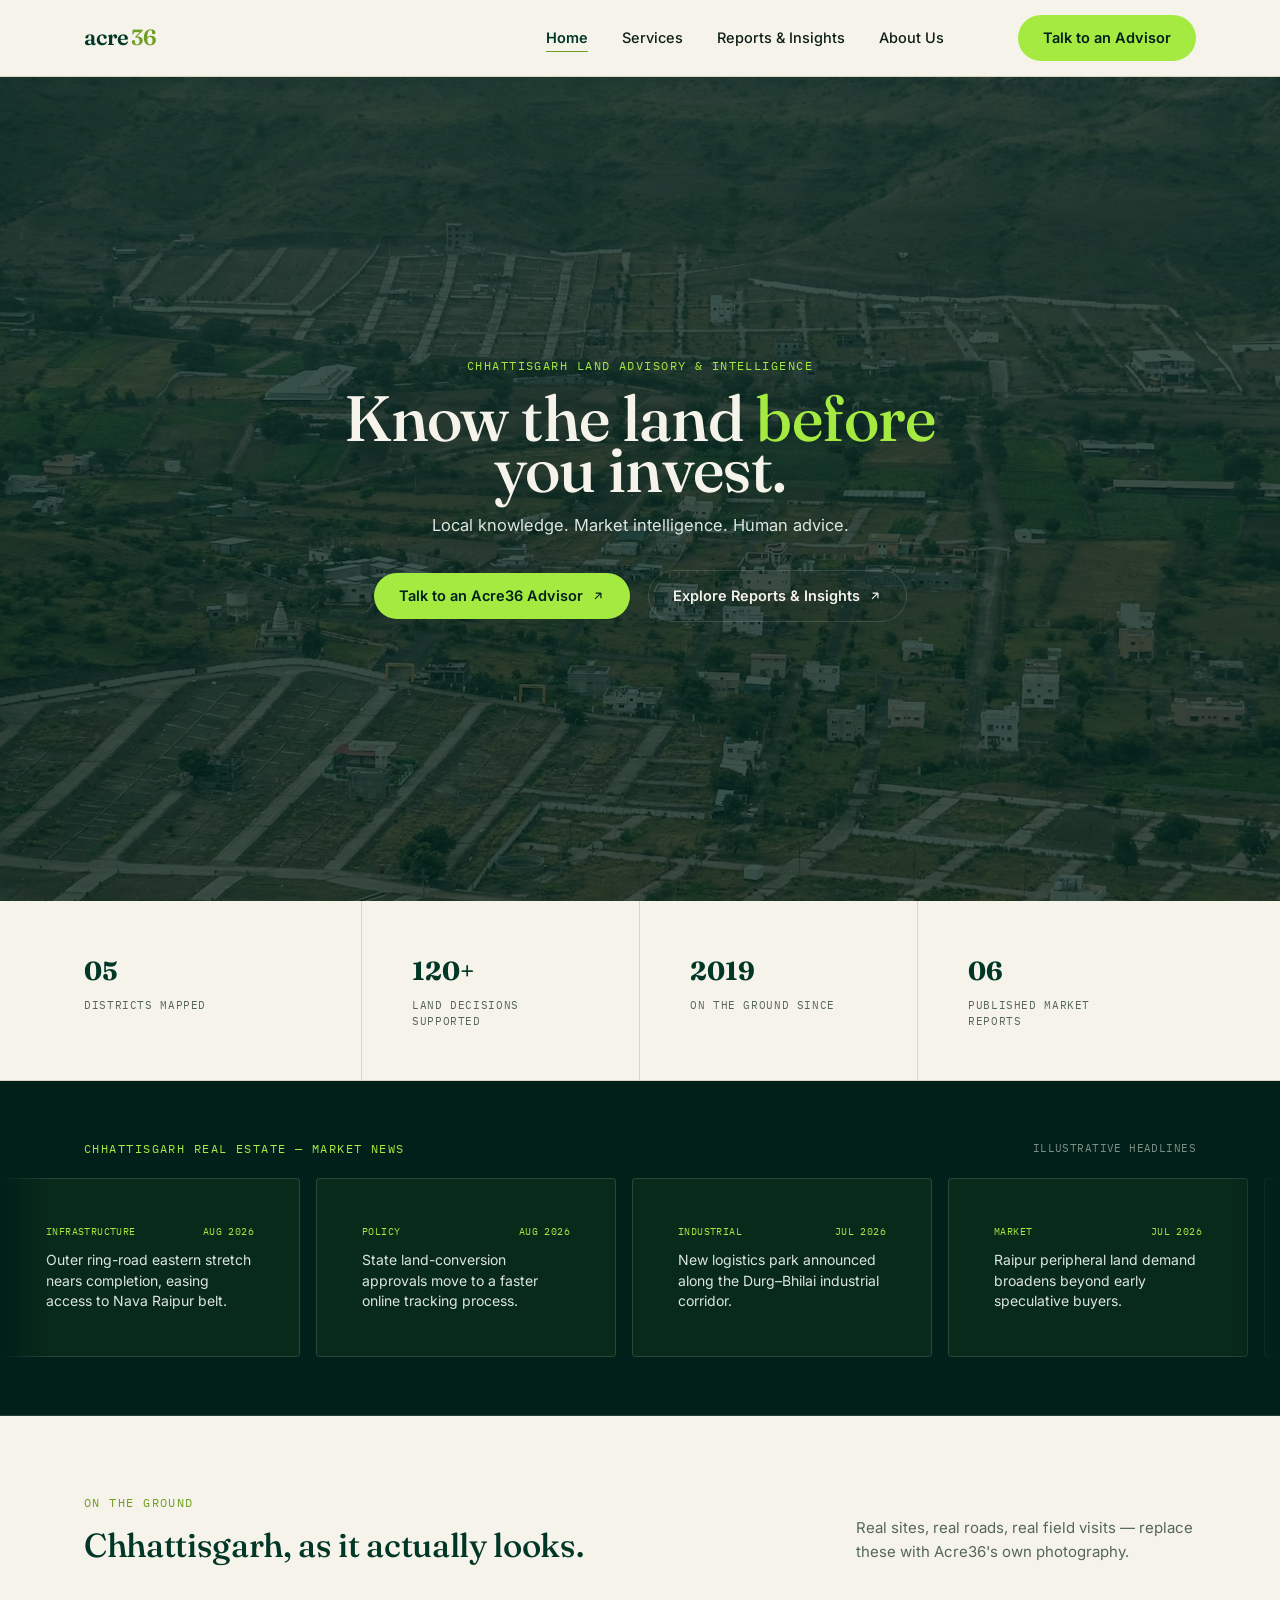
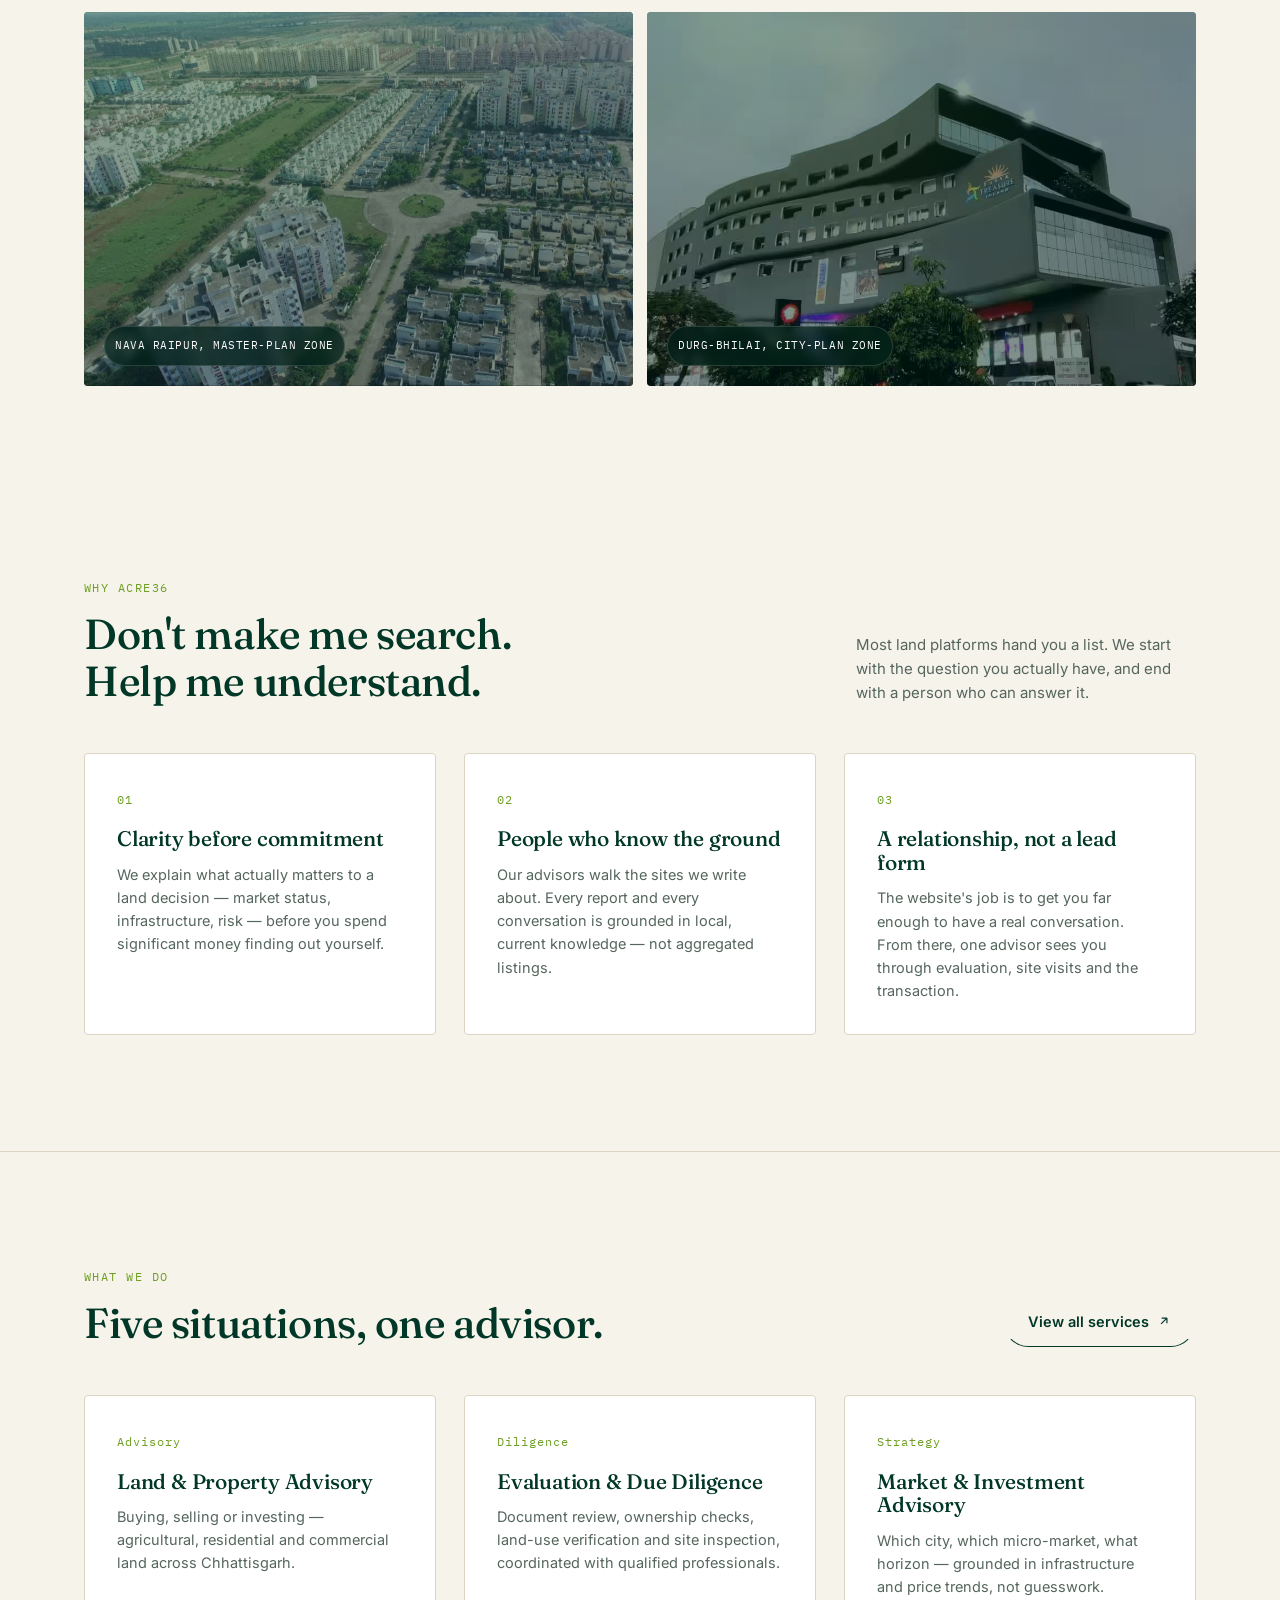
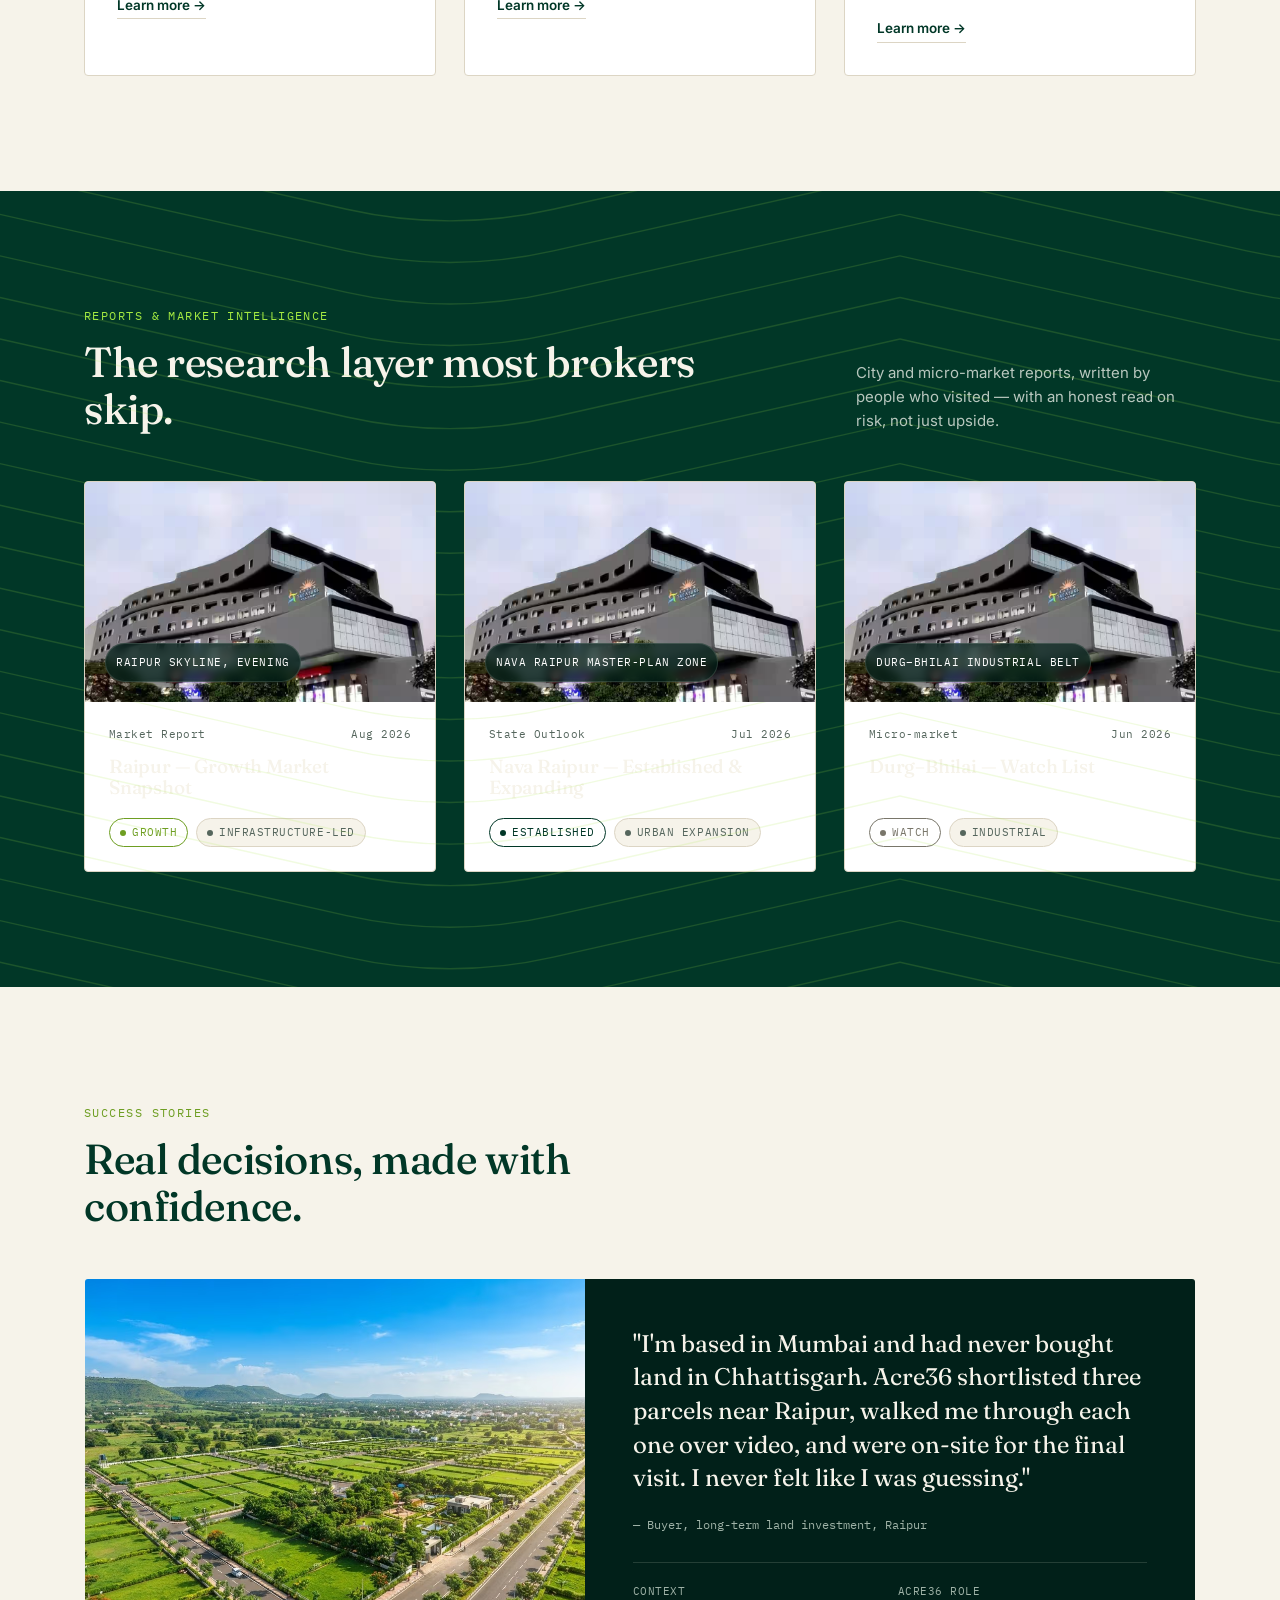
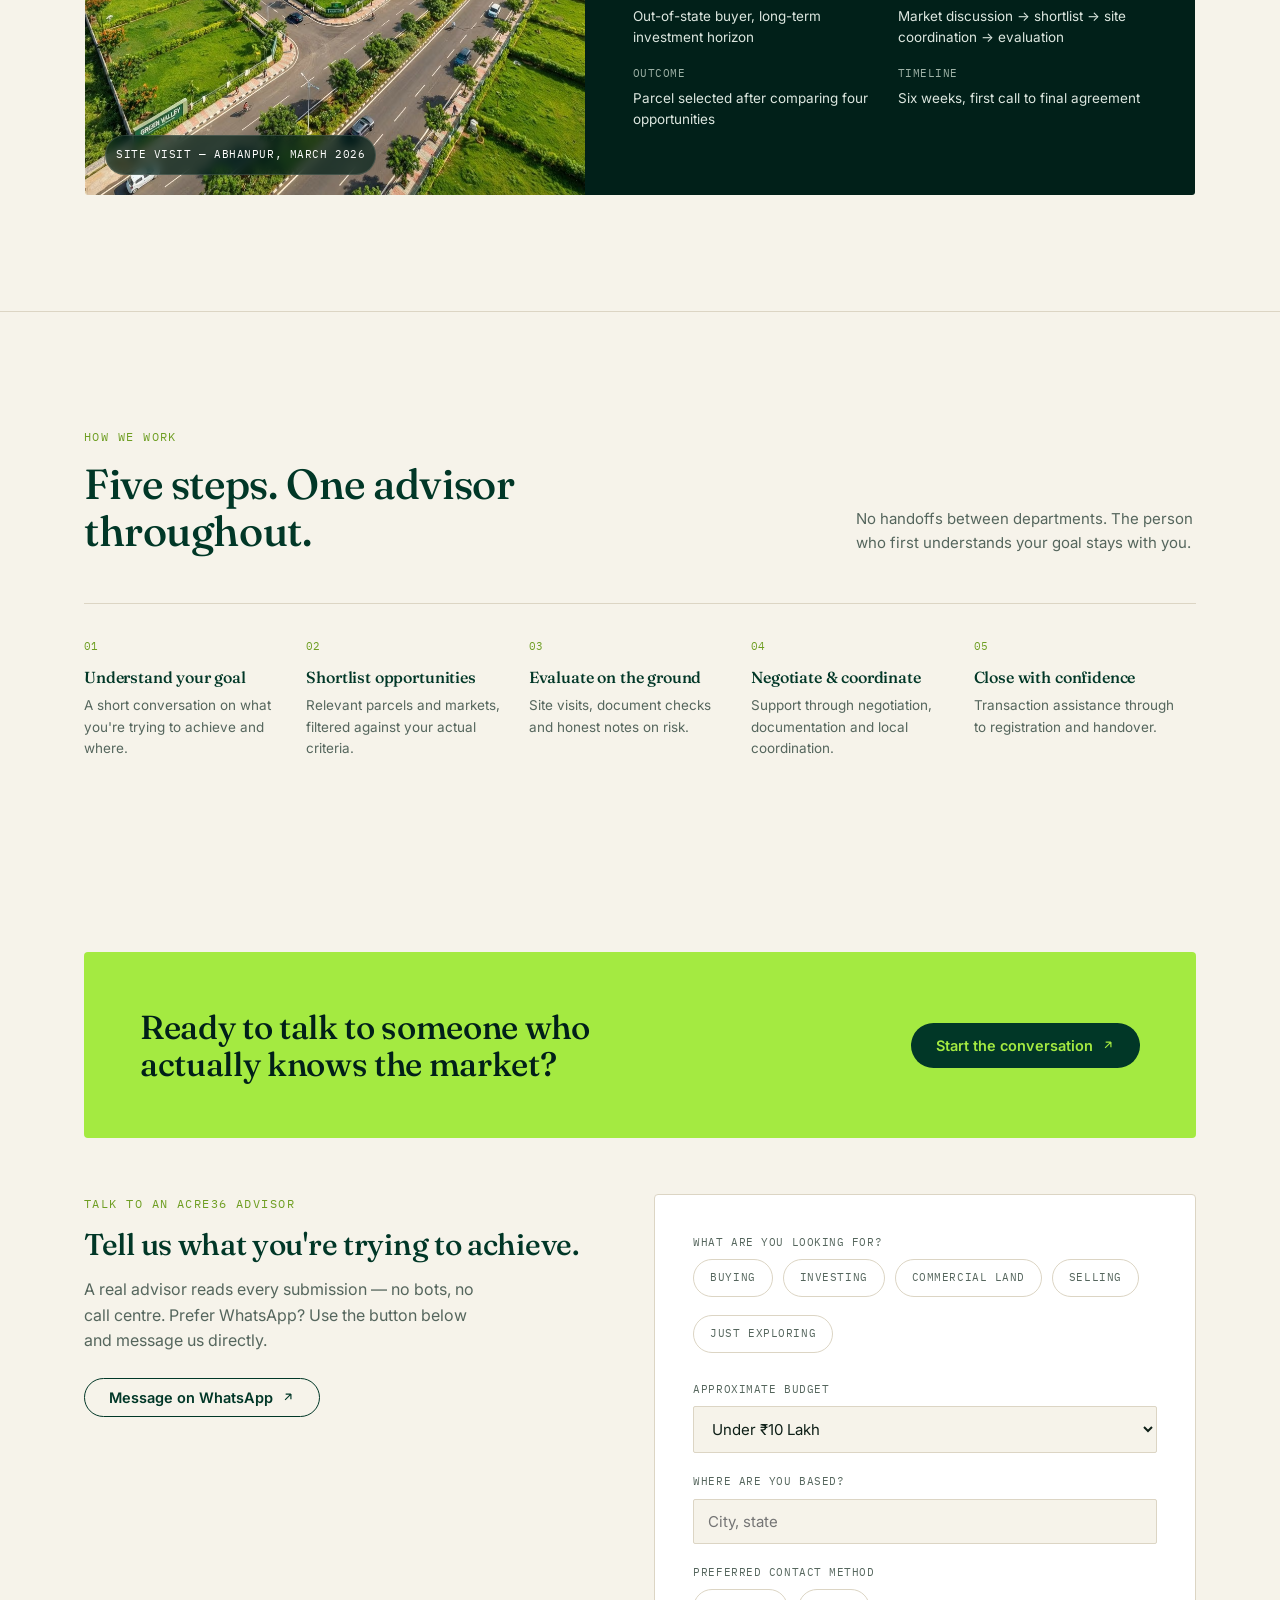
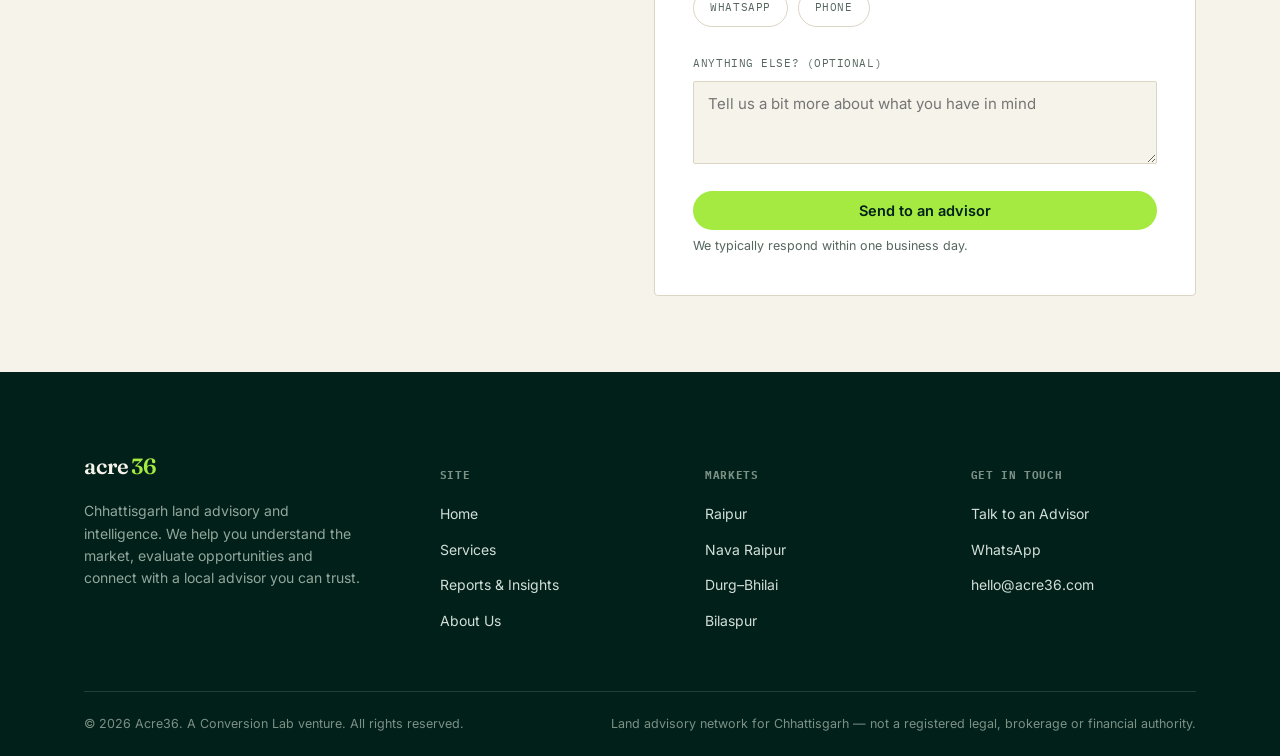
==== index.html @ 72a68f37 "Add files via upload" ====
<!DOCTYPE html>
<html lang="en">
<head>
<meta charset="UTF-8">
<meta name="viewport" content="width=device-width, initial-scale=1.0">
<title>Acre36 — Know the Land Before You Invest | Chhattisgarh Land Advisory</title>
<meta name="description" content="Acre36 is a Chhattisgarh land advisory and intelligence network. Understand the market, evaluate opportunities and talk to a local advisor before you invest.">
<link rel="stylesheet" href="css/style.css">
</head>
<body>

<header class="site-header">
  <div class="container">
    <a href="index.html" class="logo">acre<em>36</em></a>
    <nav class="nav-primary">
      <ul class="nav-links">
        <li><a href="index.html" aria-current="page">Home</a></li>
        <li><a href="services.html">Services</a></li>
        <li><a href="reports.html">Reports &amp; Insights</a></li>
        <li><a href="about.html">About Us</a></li>
        <li><a class="btn btn-primary" href="#advisor">Talk to an Advisor</a></li>
      </ul>
      <a class="btn btn-primary" href="#advisor">Talk to an Advisor</a>
      <button class="nav-toggle" aria-label="Open menu" aria-expanded="false"><span></span><span></span><span></span></button>
    </nav>
  </div>
</header>

<main>

  <!-- HERO — full viewport, image-led -->
  <section class="hero">
    <div class="hero-bg" aria-hidden="true"></div>
    <!-- <span class="hero-photo-credit">Aerial view — Nava Raipur corridor</span> -->
    <div class="container hero-content" data-reveal>
      <p class="eyebrow on-dark">Chhattisgarh Land Advisory &amp; Intelligence</p>
      <h1 class="heroText">Know the land <em>before</em> you invest.</h1>
      <p class="lede">Local knowledge. Market intelligence. Human advice.</p>
      <div class="hero-actions">
        <a href="#advisor" class="btn btn-primary">Talk to an Acre36 Advisor
          <svg viewBox="0 0 24 24" fill="none" stroke="currentColor" stroke-width="2"><path d="M7 17L17 7M17 7H8M17 7v9"/></svg>
        </a>
        <a href="reports.html" class="btn btn-ghost on-dark">Explore Reports &amp; Insights
                    <svg viewBox="0 0 24 24" fill="none" stroke="currentColor" stroke-width="2"><path d="M7 17L17 7M17 7H8M17 7v9"/></svg>

        </a>
      </div>
    </div>
    <!-- <span class="hero-scroll-cue">Scroll</span> -->
  </section>

  <!-- STAT STRIP -->
  <section class="stat-strip">
    <div class="container">
      <div class="stat" style="padding-left: 0;"><strong>05</strong><span>Districts Mapped</span></div>
      <div class="stat"><strong>120+</strong><span>Land Decisions Supported</span></div>
      <div class="stat"><strong>2019</strong><span>On the Ground Since</span></div>
      <div class="stat"><strong>06</strong><span>Published Market Reports</span></div>
    </div>
  </section>

  <!-- MARKET PULSE / NEWS TICKER (no CTAs on cards, illustrative — connect a live feed) -->
  <section class="news-ticker">
    <div class="container news-ticker-head">
      <p class="eyebrow on-dark" style="margin:0;">Chhattisgarh Real Estate — Market News</p>
      <span class="note">Illustrative headlines</span>
    </div>
    <div class="news-track-wrap">
      <div class="news-track">
        <article class="news-card"><div class="meta"><span>Infrastructure</span><span>Aug 2026</span></div><p>Outer ring-road eastern stretch nears completion, easing access to Nava Raipur belt.</p></article>
        <article class="news-card"><div class="meta"><span>Policy</span><span>Aug 2026</span></div><p>State land-conversion approvals move to a faster online tracking process.</p></article>
        <article class="news-card"><div class="meta"><span>Industrial</span><span>Jul 2026</span></div><p>New logistics park announced along the Durg–Bhilai industrial corridor.</p></article>
        <article class="news-card"><div class="meta"><span>Market</span><span>Jul 2026</span></div><p>Raipur peripheral land demand broadens beyond early speculative buyers.</p></article>
        <article class="news-card"><div class="meta"><span>Investment</span><span>Jun 2026</span></div><p>Out-of-state enquiries for Chhattisgarh farmland rise year-on-year.</p></article>
        <article class="news-card"><div class="meta"><span>Infrastructure</span><span>Jun 2026</span></div><p>Bilaspur ring-road corridor opens fresh conversion interest nearby.</p></article>
        <!-- duplicated for seamless marquee loop -->
        <article class="news-card" aria-hidden="true"><div class="meta"><span>Infrastructure</span><span>Aug 2026</span></div><p>Outer ring-road eastern stretch nears completion, easing access to Nava Raipur belt.</p></article>
        <article class="news-card" aria-hidden="true"><div class="meta"><span>Policy</span><span>Aug 2026</span></div><p>State land-conversion approvals move to a faster online tracking process.</p></article>
        <article class="news-card" aria-hidden="true"><div class="meta"><span>Industrial</span><span>Jul 2026</span></div><p>New logistics park announced along the Durg–Bhilai industrial corridor.</p></article>
        <article class="news-card" aria-hidden="true"><div class="meta"><span>Market</span><span>Jul 2026</span></div><p>Raipur peripheral land demand broadens beyond early speculative buyers.</p></article>
        <article class="news-card" aria-hidden="true"><div class="meta"><span>Investment</span><span>Jun 2026</span></div><p>Out-of-state enquiries for Chhattisgarh farmland rise year-on-year.</p></article>
        <article class="news-card" aria-hidden="true"><div class="meta"><span>Infrastructure</span><span>Jun 2026</span></div><p>Bilaspur ring-road corridor opens fresh conversion interest nearby.</p></article>
      </div>
    </div>
  </section>

  <!-- FIELD PHOTOGRAPHY GALLERY -->
  <section class="section-tight">
    <div class="container">
      <div class="section-head" data-reveal>
        <div>
          <p class="eyebrow">On the Ground</p>
          <h2 style="font-size:clamp(24px,2.6vw,34px); margin-top:14px;">Chhattisgarh, as it actually looks.</h2>
        </div>
        <p class="desc">Real sites, real roads, real field visits — replace these with Acre36's own photography.</p>
      </div>
      <div class="gallery" data-reveal>
        <div class="tile "><div class="art-placeholder raipur"><span class="cap">Nava Raipur, master-plan zone</span></div></div>
        <div class="tile"><div class="art-placeholder bhilai"><span class="cap">Durg-Bhilai, City-plan zone</span></div></div>
      </div>
    </div>
  </section>

  <!-- POSITIONING / WHY ACRE36 -->
  <section class="section">
    <div class="container">
      <div class="section-head" data-reveal>
        <div>
          <p class="eyebrow">Why Acre36</p>
          <h2>Don't make me search. <br>Help me understand.</h2>
        </div>
        <p class="desc">Most land platforms hand you a list. We start with the question you actually have, and end with a person who can answer it.</p>
      </div>

      <div class="grid grid-3">
        <div class="card" data-reveal>
          <span class="num">01</span>
          <h3>Clarity before commitment</h3>
          <p>We explain what actually matters to a land decision — market status, infrastructure, risk — before you spend significant money finding out yourself.</p>
        </div>
        <div class="card" data-reveal>
          <span class="num">02</span>
          <h3>People who know the ground</h3>
          <p>Our advisors walk the sites we write about. Every report and every conversation is grounded in local, current knowledge — not aggregated listings.</p>
        </div>
        <div class="card" data-reveal>
          <span class="num">03</span>
          <h3>A relationship, not a lead form</h3>
          <p>The website's job is to get you far enough to have a real conversation. From there, one advisor sees you through evaluation, site visits and the transaction.</p>
        </div>
      </div>
    </div>
  </section>

  <hr class="rule">

  <!-- SERVICES -->
  <section class="section">
    <div class="container">
      <div class="section-head" data-reveal>
        <div>
          <p class="eyebrow">What We Do</p>
          <h2>Five situations, one advisor.</h2>
        </div>
        <a href="services.html" class="btn btn-ghost">View all services
          <svg viewBox="0 0 24 24" fill="none" stroke="currentColor" stroke-width="2"><path d="M7 17L17 7M17 7H8M17 7v9"/></svg>
        </a>
      </div>

      <div class="grid grid-3">
        <div class="card" data-reveal>
          <span class="num">Advisory</span>
          <h3>Land &amp; Property Advisory</h3>
          <p>Buying, selling or investing — agricultural, residential and commercial land across Chhattisgarh.</p>
          <a href="services.html#advisory" class="link">Learn more →</a>
        </div>
        <div class="card" data-reveal>
          <span class="num">Diligence</span>
          <h3>Evaluation &amp; Due Diligence</h3>
          <p>Document review, ownership checks, land-use verification and site inspection, coordinated with qualified professionals.</p>
          <a href="services.html#diligence" class="link">Learn more →</a>
        </div>
        <div class="card" data-reveal>
          <span class="num">Strategy</span>
          <h3>Market &amp; Investment Advisory</h3>
          <p>Which city, which micro-market, what horizon — grounded in infrastructure and price trends, not guesswork.</p>
          <a href="services.html#market" class="link">Learn more →</a>
        </div>
      </div>
    </div>
  </section>

  <!-- REPORTS / MARKET INTELLIGENCE -->
  <section class="section section-dark">
    <div class="topo-bg" aria-hidden="true"></div>
    <div class="container">
      <div class="section-head" data-reveal>
        <div>
          <p class="eyebrow on-dark">Reports &amp; Market Intelligence</p>
          <h2>The research layer most brokers skip.</h2>
        </div>
        <p class="desc">City and micro-market reports, written by people who visited — with an honest read on risk, not just upside.</p>
      </div>

      <div class="grid grid-3">
        <a href="reports/raipur-2026.html" class="report-card" data-reveal>
          <div class="thumb"><div class="art-placeholder"><span class="cap">Raipur skyline, evening</span></div></div>
          <div class="body">
            <div class="meta"><span>Market Report</span><span>Aug 2026</span></div>
            <h3>Raipur — Growth Market Snapshot</h3>
            <div class="tags"><span class="tag tag-growth">Growth</span><span class="tag tag-neutral">Infrastructure-led</span></div>
          </div>
        </a>
        <a href="reports.html" class="report-card" data-reveal>
          <div class="thumb"><div class="art-placeholder"><span class="cap">Nava Raipur master-plan zone</span></div></div>
          <div class="body">
            <div class="meta"><span>State Outlook</span><span>Jul 2026</span></div>
            <h3>Nava Raipur — Established &amp; Expanding</h3>
            <div class="tags"><span class="tag tag-established">Established</span><span class="tag tag-neutral">Urban Expansion</span></div>
          </div>
        </a>
        <a href="reports.html" class="report-card" data-reveal>
          <div class="thumb"><div class="art-placeholder"><span class="cap">Durg–Bhilai industrial belt</span></div></div>
          <div class="body">
            <div class="meta"><span>Micro-market</span><span>Jun 2026</span></div>
            <h3>Durg–Bhilai — Watch List</h3>
            <div class="tags"><span class="tag tag-watch">Watch</span><span class="tag tag-neutral">Industrial</span></div>
          </div>
        </a>
      </div>
    </div>
  </section>

  <!-- SUCCESS STORY -->
  <section class="section">
    <div class="container">
      <div class="section-head" data-reveal>
        <div>
          <p class="eyebrow">Success Stories</p>
          <h2>Real decisions, made with confidence.</h2>
        </div>
      </div>

      <div class="story" data-reveal>
        <div class="art"><div class="art-placeholder"><span class="cap">Site visit — Abhanpur, March 2026</span></div></div>
        <div class="content">
          <p class="quote">"I'm based in Mumbai and had never bought land in Chhattisgarh. Acre36 shortlisted three parcels near Raipur, walked me through each one over video, and were on-site for the final visit. I never felt like I was guessing."</p>
          <p class="attrib">— Buyer, long-term land investment, Raipur</p>
          <dl class="facts">
            <div><dt>Context</dt><dd>Out-of-state buyer, long-term investment horizon</dd></div>
            <div><dt>Acre36 role</dt><dd>Market discussion → shortlist → site coordination → evaluation</dd></div>
            <div><dt>Outcome</dt><dd>Parcel selected after comparing four opportunities</dd></div>
            <div><dt>Timeline</dt><dd>Six weeks, first call to final agreement</dd></div>
          </dl>
        </div>
      </div>
    </div>
  </section>

  <hr class="rule">

  <!-- TRUST / HOW WE WORK -->
  <section class="section">
    <div class="container">
      <div class="section-head" data-reveal>
        <div>
          <p class="eyebrow">How We Work</p>
          <h2>Five steps. One advisor throughout.</h2>
        </div>
        <p class="desc">No handoffs between departments. The person who first understands your goal stays with you.</p>
      </div>

      <div class="process" data-reveal>
        <div class="step"><span class="idx">01</span><h4>Understand your goal</h4><p>A short conversation on what you're trying to achieve and where.</p></div>
        <div class="step"><span class="idx">02</span><h4>Shortlist opportunities</h4><p>Relevant parcels and markets, filtered against your actual criteria.</p></div>
        <div class="step"><span class="idx">03</span><h4>Evaluate on the ground</h4><p>Site visits, document checks and honest notes on risk.</p></div>
        <div class="step"><span class="idx">04</span><h4>Negotiate &amp; coordinate</h4><p>Support through negotiation, documentation and local coordination.</p></div>
        <div class="step"><span class="idx">05</span><h4>Close with confidence</h4><p>Transaction assistance through to registration and handover.</p></div>
      </div>
    </div>
  </section>

  <!-- ADVISOR CTA + FORM -->
  <section class="section section-tight" id="advisor">
    <div class="container">
      <div class="cta-band" data-reveal>
        <h2>Ready to talk to someone who actually knows the market?</h2>
        <a href="#advisor-form-section" class="btn btn-primary">Start the conversation
          <svg viewBox="0 0 24 24" fill="none" stroke="currentColor" stroke-width="2"><path d="M7 17L17 7M17 7H8M17 7v9"/></svg>
        </a>
      </div>

      <div class="grid grid-2" style="margin-top:56px; align-items:flex-start;" id="advisor-form-section">
        <div data-reveal>
          <p class="eyebrow">Talk to an Acre36 Advisor</p>
          <h2 style="margin-top:14px; font-size:30px;">Tell us what you're trying to achieve.</h2>
          <p style="margin-top:16px; color:var(--moss); max-width:400px;">A real advisor reads every submission — no bots, no call centre. Prefer WhatsApp? Use the button below and message us directly.</p>
          <button class="btn btn-outline" style="margin-top:24px;" data-whatsapp="Hi Acre36, I'd like to talk to an advisor about land in Chhattisgarh.">
            Message on WhatsApp
            <svg viewBox="0 0 24 24" fill="none" stroke="currentColor" stroke-width="2"><path d="M7 17L17 7M17 7H8M17 7v9"/></svg>
          </button>
        </div>

        <div data-reveal>
          <form class="advisor-form" id="advisor-form">
            <div class="field">
              <label>What are you looking for?</label>
              <div class="pill-group">
                <label class="pill"><input type="radio" name="intent" value="buying">Buying</label>
                <label class="pill"><input type="radio" name="intent" value="investing">Investing</label>
                <label class="pill"><input type="radio" name="intent" value="commercial">Commercial land</label>
                <label class="pill"><input type="radio" name="intent" value="selling">Selling</label>
                <label class="pill"><input type="radio" name="intent" value="exploring">Just exploring</label>
              </div>
            </div>
            <div class="field">
              <label for="budget">Approximate budget</label>
              <select id="budget" name="budget">
                <option>Under ₹10 Lakh</option>
                <option>₹10–25 Lakh</option>
                <option>₹25–50 Lakh</option>
                <option>₹50 Lakh – 1 Cr</option>
                <option>Above ₹1 Cr</option>
              </select>
            </div>
            <div class="field">
              <label for="location">Where are you based?</label>
              <input id="location" name="location" type="text" placeholder="City, state">
            </div>
            <div class="field">
              <label>Preferred contact method</label>
              <div class="pill-group">
                <label class="pill"><input type="radio" name="contact" value="whatsapp">WhatsApp</label>
                <label class="pill"><input type="radio" name="contact" value="phone">Phone</label>
              </div>
            </div>
            <div class="field">
              <label for="notes">Anything else? (optional)</label>
              <textarea id="notes" name="notes" rows="3" placeholder="Tell us a bit more about what you have in mind"></textarea>
            </div>
            <button type="submit" class="btn btn-primary" style="width:100%; justify-content:center;">Send to an advisor</button>
            <p class="form-note">We typically respond within one business day.</p>
          </form>
          <div class="form-success" id="advisor-form-success">
            Thanks — an Acre36 advisor will reach out shortly. If it's urgent, message us on WhatsApp instead.
          </div>
        </div>
      </div>
    </div>
  </section>

</main>

<footer class="site-footer">
  <div class="container">
    <div class="footer-top">
      <div>
        <a href="index.html" class="logo">acre<em>36</em></a>
        <p>Chhattisgarh land advisory and intelligence. We help you understand the market, evaluate opportunities and connect with a local advisor you can trust.</p>
      </div>
      <div class="footer-col">
        <h5>Site</h5>
        <ul>
          <li><a href="index.html">Home</a></li>
          <li><a href="services.html">Services</a></li>
          <li><a href="reports.html">Reports &amp; Insights</a></li>
          <li><a href="about.html">About Us</a></li>
        </ul>
      </div>
      <div class="footer-col">
        <h5>Markets</h5>
        <ul>
          <li><a href="reports/raipur-2026.html">Raipur</a></li>
          <li><a href="reports.html">Nava Raipur</a></li>
          <li><a href="reports.html">Durg–Bhilai</a></li>
          <li><a href="reports.html">Bilaspur</a></li>
        </ul>
      </div>
      <div class="footer-col">
        <h5>Get in Touch</h5>
        <ul>
          <li><a href="#advisor">Talk to an Advisor</a></li>
          <li><a href="#" data-whatsapp="Hi Acre36, I'd like to know more.">WhatsApp</a></li>
          <li><a href="mailto:hello@acre36.com">hello@acre36.com</a></li>
        </ul>
      </div>
    </div>
    <div class="footer-bottom">
      <span>© <span data-year></span> Acre36. A Conversion Lab venture. All rights reserved.</span>
      <span>Land advisory network for Chhattisgarh — not a registered legal, brokerage or financial authority.</span>
    </div>
  </div>
</footer>

<script src="js/main.js"></script>
</body>
</html>
---- css/style.css ----
/* ==========================================================================
   ACRE36 — Design System
   Chhattisgarh Land Advisory & Intelligence
   ========================================================================== */

@import url('https://fonts.googleapis.com/css2?family=Fraunces:opsz,wght@9..144,300;9..144,400;9..144,500;9..144,600&family=Inter:wght@400;500;600;700&family=IBM+Plex+Mono:wght@400;500&display=swap');

:root{
  /* ---- Color tokens ---- */
  --forest:        #013727;
  --forest-deep:    #012019;
  --lime:           #A4EA41;
  --lime-deep:      #6E9E22; /* AA-safe lime for text on cream */
  --cream:          #F6F3EA;
  --paper:          #FFFFFF;
  --ink:            #0E1F17;
  --moss:           #55665D;
  --hairline:       #DCD5C4;
  --hairline-dark:  rgba(246,243,234,0.14);
  --amber:          #A9743A;
  --grey-tag:       #79766A;
  --caution:        #A24C3F;

  /* ---- Type ---- */
  --font-display: 'Fraunces', Georgia, serif;
  --font-body: 'Inter', -apple-system, BlinkMacSystemFont, sans-serif;
  --font-mono: 'IBM Plex Mono', ui-monospace, monospace;

  /* ---- Layout ---- */
  --container: 1240px;
  --pad: clamp(20px, 5vw, 64px);
  --radius: 2px;
  --ease: cubic-bezier(0.22, 1, 0.36, 1);
}

*,*::before,*::after{ box-sizing:border-box; }
html{ scroll-behavior:smooth; }
body{
  margin:0;
  background:var(--cream);
  color:var(--ink);
  font-family:var(--font-body);
  font-size:16px;
  line-height:1.6;
  -webkit-font-smoothing:antialiased;
}
img{ max-width:100%; display:block; }
a{ color:inherit; text-decoration:none; }
ul{ margin:0; padding:0; list-style:none; }
button{ font-family:inherit; cursor:pointer; }
h1,h2,h3,h4{
  font-family:var(--font-display);
  font-weight:500;
  line-height:1.12;
  margin:0;
  color:var(--forest);
  letter-spacing:-0.01em;
}
p{ margin:0; }

.container{
  max-width:var(--container);
  margin-inline:auto;
  padding-inline:var(--pad);
}

/* ---- Focus visibility ---- */
a:focus-visible, button:focus-visible, input:focus-visible, textarea:focus-visible, select:focus-visible{
  outline:2px solid var(--lime);
  outline-offset:3px;
}

/* ---- Reduced motion ---- */
@media (prefers-reduced-motion: reduce){
  *{ animation-duration:0.001ms !important; animation-iteration-count:1 !important; transition-duration:0.001ms !important; scroll-behavior:auto !important; }
}

/* ==========================================================================
   Eyebrow / labels / mono utility text
   ========================================================================== */
.eyebrow{
  font-family:var(--font-mono);
  font-size:12px;
  letter-spacing:0.12em;
  text-transform:uppercase;
  color:var(--lime-deep);
  display:flex;
  align-items:center;
  gap:10px;
}
/* .eyebrow::before{
  content:"";
  width:16px;
  height:1px;
  background:var(--lime-deep);
  display:inline-block;
} */
.eyebrow.on-dark{ color:var(--lime); }
.eyebrow.on-dark::before{ background:var(--lime); }

/* ==========================================================================
   Buttons
   ========================================================================== */
.btn{
  display:inline-flex;
  align-items:center;
  gap:8px;
  font-family:var(--font-body);
  font-weight:600;
  font-size:14.5px;
  padding:10px 24px;
  border-radius:100px;
  border:1px solid transparent;
  transition:transform 0.35s var(--ease), background 0.25s var(--ease), color 0.25s var(--ease), border-color .25s var(--ease);
  white-space:nowrap;
}
.btn-primary{
  background:var(--lime);
  color:var(--forest-deep);
}
.btn-primary:hover{ background:var(--forest); color:var(--lime); transform:translateY(-1px); }
.btn-outline{
  background:transparent;
  border-color:var(--forest);
  color:var(--forest);
}
.btn-outline:hover{ background:var(--forest); color:var(--cream); }
.btn-outline.on-dark{ border-color:var(--hairline-dark); color:var(--cream); }
.btn-outline.on-dark:hover{ background:var(--lime); border-color:var(--lime); color:var(--forest-deep); }
.btn-ghost{
  color:var(--forest);
  padding:13px 24px;
  border-bottom:1px solid var(--forest);
  border: radius 50px;;
}
.btn-ghost.on-dark{ color:var(--cream); border-color:var(--hairline-dark); }
.btn-ghost:hover{ color:var(--lime-deep); border-color:var(--lime-deep); }
.btn svg{ width:14px; height:14px; transition:transform .3s var(--ease); }
.btn:hover svg{ transform:translate(2px,-2px); }

/* ==========================================================================
   Header
   ========================================================================== */
.site-header{
  position:sticky;
  top:0;
  z-index:100;
  background:rgba(246,243,234,1);
  /* backdrop-filter:blur(5px); */
  border-bottom:1px solid var(--hairline);
}
.site-header .container{
  display:flex;
  align-items:center;
  justify-content:space-between;
  height:76px;
}
.logo{
  font-family:var(--font-display);
  font-size:22px;
  font-weight:600;
  color:var(--forest);
  display:flex;
  align-items:baseline;
  gap:2px;
}
.logo em{
  font-style:normal;
  color:var(--lime-deep);
}
.nav-primary{
  display:flex;
  align-items:center;
  gap:40px;
}
.nav-links{
  display:flex;
  gap:34px;
}
.nav-links a{
  font-size:14.5px;
  font-weight:500;
  color:var(--ink);
  position:relative;
  padding:6px 0;
}
.nav-links a::after{
  content:"";
  position:absolute;
  left:0; right:100%;
  bottom:0;
  height:1px;
  background:var(--lime-deep);
  transition:right .3s var(--ease);
}
.nav-links a:hover::after,
.nav-links a[aria-current="page"]::after{ right:0; }
.nav-links a[aria-current="page"]{ color:var(--forest); font-weight:600; }

.nav-toggle{
  display:none;
  background:none;
  border:none;
  width:32px;
  height:22px;
  position:relative;
}
.nav-toggle span{
  position:absolute;
  left:0; right:0;
  height:2px;
  background:var(--forest);
  transition:transform .3s var(--ease), opacity .2s var(--ease);
}
.nav-toggle span:nth-child(1){ top:0; }
.nav-toggle span:nth-child(2){ top:10px; }
.nav-toggle span:nth-child(3){ top:20px; }
.nav-toggle.open span:nth-child(1){ transform:translateY(10px) rotate(45deg); }
.nav-toggle.open span:nth-child(2){ opacity:0; }
.nav-toggle.open span:nth-child(3){ transform:translateY(-10px) rotate(-45deg); }

.nav-links .btn-primary{ display:none; }

@media (max-width: 880px){
  .nav-links{
    position:fixed;
    inset:76px 0 0 0;
    flex-direction:column;
    background:var(--cream);
    padding:32px var(--pad);
    gap:22px;
    transform:translateY(-8px);
    opacity:0;
    pointer-events:none;
    transition:opacity .3s var(--ease), transform .3s var(--ease);
  }
  .nav-links.open{ opacity:1; transform:translateY(0); pointer-events:auto; }
  .nav-links a{ font-size:20px; font-family:var(--font-display); }
  .nav-primary .btn-primary{ display:none; }
  .nav-links .btn-primary{ display:inline-flex; margin-top:8px; }
  .nav-toggle{ display:block; }
}

/* ==========================================================================
   Section scaffolding
   ========================================================================== */
section{ position:relative; }
.section{ padding-block:clamp(64px, 9vw, 128px); }
.section-tight{ padding-block:clamp(44px, 6vw, 80px); }
.section-dark{ background:var(--forest); color:var(--cream); }
.section-dark h1, .section-dark h2, .section-dark h3{ color:var(--cream); }
.rule{
  border:none;
  border-top:1px solid var(--hairline);
  margin:0;
}
.section-dark ~ .section-dark .rule,
.section-dark .rule{ border-top-color:var(--hairline-dark); }

.section-head{
  display:flex;
  align-items:flex-end;
  justify-content:space-between;
  gap:32px;
  margin-bottom:48px;
}
.section-head h2{ font-size:clamp(28px,3.4vw,42px); margin-top:14px; max-width:640px; }
.section-head .desc{ max-width:340px; color:var(--moss); font-size:15px; }
.section-dark .section-head .desc{ color:#B8C7BE; }

/* Topographic texture layer */
.topo-bg{
  position:absolute;
  inset:0;
  background-image:url('../assets/patterns/topo.svg');
  background-size:900px;
  background-repeat:repeat;
  opacity:0.5;
  pointer-events:none;
}
.section-dark .topo-bg{ opacity:0.9; }

/* ==========================================================================
   Hero — full-viewport, image-led, short copy
   ========================================================================== */
.hero{
  position:relative;
  min-height:calc(100svh - 76px);
  min-height:calc(100vh - 76px);
  display:flex;
  align-items:center;
  color:var(--cream);
  overflow:hidden;
}
.heroText{
  text-align: center;
  line-height: 0.8em;
}
.hero-bg{
  position:absolute;
  inset:0;
  z-index:0;
  /* background:
  radial-gradient(120% 90% at 15% 10%, rgba(164,234,65,0.16), transparent 55%),
  radial-gradient(90% 70% at 85% 0%, rgba(164,234,65,0.10), transparent 50%),
  linear-gradient(200deg, #0B5C3F 0%, #013727 45%, #011E16 100%); */
  background-image: url("../assets/images/hero-img.png");
}
.hero-bg::before{
  content:"";
  position:absolute; inset:0;
  background-image:url('../assets/patterns/topo.svg');
  background-size:500px;
  opacity:1;
}
.hero-bg::after{
  /* scrim so hero copy always reads clean regardless of what image replaces the gradient */
  content:"";
  position:absolute; inset:0;
  background:rgba(1,32,25,0.75);
}
.hero-photo-credit{
  position:absolute;
  right:var(--pad);
  top:96px;
  z-index:1;
  font-family:var(--font-mono);
  font-size:10.5px;
  letter-spacing:0.05em;
  text-transform:uppercase;
  color:#9FB2A7;
  border:1px solid var(--hairline-dark);
  padding:6px 10px;
  border-radius:100px;
  background:rgba(1,32,25,0.45);
  backdrop-filter:blur(4px);
}
.hero-content{
  position:relative;
  z-index:1;
  /* padding-bottom:clamp(56px,8vw,96px); */
  max-width:760px;
  display: flex;
  align-items: center;
  justify-content: center;
  flex-direction: column;
}
.hero h1{
  font-size:clamp(36px, 5.6vw, 64px);
  color:var(--cream);
  margin-top:16px;
}
.hero h1 em{ font-style:normal; color:var(--lime); }
.hero p.lede{
  margin-top:18px;
  max-width:440px;
  font-size:16.5px;
  color:#DCE6DF;
}
.hero-actions{
  margin-top:32px;
  display:flex;
  gap:18px;
  flex-wrap:wrap;
  align-items:center;
}
.hero-scroll-cue{
  position:absolute;
  bottom:28px;
  left:var(--pad);
  z-index:1;
  display:flex;
  align-items:center;
  gap:10px;
  font-family:var(--font-mono);
  font-size:10.5px;
  letter-spacing:0.08em;
  text-transform:uppercase;
  color:#9FB2A7;
}
.hero-scroll-cue::after{
  content:"";
  width:1px; height:28px;
  background:linear-gradient(var(--lime), transparent);
}
@media (max-width:640px){
  .hero{ min-height:calc(92svh - 76px); align-items:flex-end; }
  .hero-photo-credit{ display:none; }
}

/* ---- Stat strip (directly under hero) ---- */

.stat-strip{
  background:var(--cream);
  border-bottom:1px solid var(--hairline);
}
.stat-strip .container{
  display:flex;
  flex-wrap:wrap;
  gap:0;
}
.stat-strip .stat{
  flex:1 1 160px;
  padding: 50px;;
  border-right:1px solid var(--hairline);
}
.stat-strip .stat:last-child{ border-right:none; }
.stat-strip .stat strong{
  display:block;
  font-family:var(--font-display);
  font-size:26px;
  color:var(--forest);
}
.stat-strip .stat span{
  display:block;
  font-family:var(--font-mono);
  font-size:10.5px;
  text-transform:uppercase;
  letter-spacing:0.06em;
  color:var(--moss);
  margin-top:4px;
}

/* ==========================================================================
   News ticker — Chhattisgarh real estate pulse (no CTAs on cards)
   ========================================================================== */
.news-ticker{
  background:var(--forest-deep);
  border-bottom:1px solid var(--hairline-dark);
  padding-block:58px;
  overflow:hidden;
}
.news-ticker-head{
  display:flex;
  align-items:center;
  justify-content:space-between;
  margin-bottom:20px;
}
.news-ticker-head .note{
  font-family:var(--font-mono);
  font-size:10.5px;
  letter-spacing:0.04em;
  text-transform:uppercase;
  color:#7C9086;
}
.news-track-wrap{
  overflow:hidden;
  mask-image:linear-gradient(90deg, transparent, #000 4%, #000 96%, transparent);
  -webkit-mask-image:linear-gradient(90deg, transparent, #000 4%, #000 96%, transparent);
}
.news-track{
  display:flex;
  gap:16px;
  width:max-content;
  animation:ticker-scroll 46s linear infinite;
}
.news-ticker:hover .news-track{ animation-play-state:paused; }
.news-card{
  flex:0 0 auto;
  width:300px;
  border:1px solid var(--hairline-dark);
  border-radius:4px;
  background:rgba(164,234,65,0.05);
  padding: 45px;
  color:var(--cream);
}
.news-card .meta{
  display:flex;
  justify-content:space-between;
  font-family:var(--font-mono);
  font-size:10px;
  text-transform:uppercase;
  letter-spacing:0.04em;
  color:var(--lime);
  margin-bottom:10px;
}
.news-card p{
  font-size:14px;
  line-height:1.45;
  color:#DCE6DF;
}
@keyframes ticker-scroll{
  from{ transform:translateX(0); }
  to{ transform:translateX(-50%); }
}
@media (prefers-reduced-motion: reduce){
  .news-track{ animation:none; overflow-x:auto; }
}

/* ==========================================================================
   Photo gallery band (breaks up text-heavy sections)
   ========================================================================== */
.gallery{
  display:grid;
  grid-template-columns:repeat(4,1fr);
  grid-auto-rows:180px;
  gap:14px;
}
.gallery .tile{ border-radius:4px; overflow:hidden; }
.gallery .tile:nth-child(1){ grid-column:span 2; grid-row:span 2; 
  background-image: url("../assets/images/NayaRaipur.jpg");
}
.gallery .tile:nth-child(2){ grid-column:span 2; grid-row:span 2;}
.gallery .tile:nth-child(3){ grid-column:span 2; grid-row:span 2;}
.gallery .tile:nth-child(4){ grid-column:span 2; grid-row:span 2;}
@media (max-width:900px){
  .gallery{ grid-template-columns:repeat(2,1fr); grid-auto-rows:160px; }
  .gallery .tile:nth-child(1){ grid-column:span 2; grid-row:span 1; }
}

/* Placeholder art blocks — replace with real photography */
.art-placeholder{
  position:relative;
  width:100%; height:100%;
  min-height:220px;
  background:
    radial-gradient(120% 140% at 20% 0%, rgba(164,234,65,0.22), transparent 55%),
    linear-gradient(160deg, #012A20, var(--forest-deep));
  display:flex;
  align-items:flex-end;
  padding:20px;
}
.art-placeholder::before{
  content:"";
  position:absolute; inset:0;
  /* background-image:url('../assets/patterns/topo.svg'); */
  background-size:cover;
  opacity:0.5;
}
.raipur::before {
    background-image: url("../assets/images/NayaRaipur.jpg");
}
.bhilai::before {
    background-image: url("../assets/images/bhilai.jpg");
}
.art-placeholder .cap{
  position:relative;
  font-family:var(--font-mono);
  font-size:11px;
  letter-spacing:0.05em;
  text-transform:uppercase;
  color:#FFFFFF;
  border:1px solid var(--hairline-dark);
  padding: 10px;
  border-radius:100px;
  background:rgba(1,32,25,0.7);
  backdrop-filter:blur(4px);
}
.art-placeholder.light{
  background:
    radial-gradient(120% 140% at 20% 0%, rgba(1,55,39,0.10), transparent 55%),
    linear-gradient(160deg, #EFEADA, #E4DEC9);
}
.art-placeholder.light::before{ opacity:0.28; }
.art-placeholder.light .cap{
  color:var(--moss);
  border-color:var(--hairline);
  background:rgba(255,255,255,0.6);
}

/* ==========================================================================
   Cards — services / reports / stories / people
   ========================================================================== */
.grid{ display:grid; gap:28px; }
.grid-3{ grid-template-columns:repeat(3,1fr); }
.grid-2{ grid-template-columns:repeat(2,1fr); }
@media (max-width: 900px){ .grid-3, .grid-2{ grid-template-columns:1fr; } }

/* Any white/paper surface resets its own text color — prevents it silently
   inheriting a light color from a dark ancestor section (contrast safety). */
.card, .report-card, .legend, .advisor-form{ color:var(--ink); }

.card{
  background:var(--paper);
  border:1px solid var(--hairline);
  border-radius:4px;
  padding:32px;
  transition:transform .35s var(--ease), border-color .3s var(--ease), box-shadow .35s var(--ease);
}
.card:hover{
  transform:translateY(-4px);
  border-color:var(--forest);
  box-shadow:0 18px 40px -20px rgba(1,55,39,0.28);
}
.card .num{
  font-family:var(--font-mono);
  font-size:12px;
  color:var(--lime-deep);
  letter-spacing:0.08em;
}
.card h3{
  font-size:21px;
  margin-top:16px;
}
.card p{
  margin-top:12px;
  color:var(--moss);
  font-size:14.5px;
}
.card .link{
  margin-top:20px;
  display:inline-flex;
  align-items:center;
  gap:6px;
  font-size:13.5px;
  font-weight:600;
  color:var(--forest);
  border-bottom:1px solid var(--hairline);
  padding-bottom:2px;
}
.card:hover .link{ border-color:var(--forest); }

/* ---- Report / market card ---- */
.report-card{
  background:var(--paper);
  border:1px solid var(--hairline);
  border-radius:4px;
  overflow:hidden;
  display:flex;
  flex-direction:column;
  transition:transform .35s var(--ease), box-shadow .35s var(--ease);
}
.report-card:hover{ transform:translateY(-4px); box-shadow:0 18px 40px -22px rgba(1,55,39,0.3); }
.report-card .thumb{ aspect-ratio:16/10; }
.report-card .body{ padding:24px; display:flex; flex-direction:column; gap:12px; flex:1; }
.report-card .meta{
  display:flex; align-items:center; justify-content:space-between;
  font-family:var(--font-mono); font-size:11px; letter-spacing:0.04em; color:var(--moss);
}
.report-card h3{ font-size:19px; }
.report-card .tags{ display:flex; flex-wrap:wrap; gap:8px; margin-top:auto; padding-top:8px; }


.thumb .art-placeholder{
    background-image: url("../assets/images/bhilai.jpg");
    background-size: cover;
}
.story .art-placeholder{
    background-image: url("../assets/images/commercial-land.avif");
    background-size: cover;
}
/* ---- Status tags (semantic) ---- */
.tag{
  display:inline-flex;
  align-items:center;
  gap:6px;
  font-family:var(--font-mono);
  font-size:10.5px;
  letter-spacing:0.05em;
  text-transform:uppercase;
  padding:5px 10px;
  border-radius:100px;
  border:1px solid currentColor;
  color:var(--moss);
}
.tag::before{ content:""; width:6px; height:6px; border-radius:50%; background:currentColor; }
.tag-established{ color:var(--forest); }
.tag-emerging{ color:var(--amber); }
.tag-growth{ color:var(--lime-deep); }
.tag-watch{ color:var(--grey-tag); }
.tag-caution{ color:var(--caution); }
.tag-neutral{ color:var(--moss); background:var(--cream); border-color:var(--hairline); }

/* ---- Legend strip ---- */
.legend{
  display:flex;
  flex-wrap:wrap;
  gap:10px 22px;
  padding:18px 22px;
  border:1px solid var(--hairline);
  border-radius:4px;
  background:var(--paper);
}
.legend .item{ display:flex; align-items:center; gap:8px; font-size:13px; color:var(--moss); }
.legend .dot{ width:8px; height:8px; border-radius:50%; }

/* ==========================================================================
   Success story
   ========================================================================== */
.story{
  display:grid;
  grid-template-columns:0.9fr 1.1fr;
  gap:0;
  border:1px solid var(--hairline-dark);
  border-radius:4px;
  overflow:hidden;
}
.story .art{ min-height:280px; }
.story .content{ padding:clamp(28px,4vw,48px); background:var(--forest-deep); }
.story .content p.quote{
  font-family:var(--font-display);
  font-size:clamp(19px,2vw,24px);
  color:var(--cream);
  line-height:1.4;
}
.story .content .attrib{
  margin-top:20px;
  font-family:var(--font-mono);
  font-size:12px;
  color:#9FB2A7;
}
.story .facts{
  margin-top:28px;
  display:grid;
  grid-template-columns:1fr 1fr;
  gap:16px;
  border-top:1px solid var(--hairline-dark);
  padding-top:20px;
}
.story .facts dt{ font-family:var(--font-mono); font-size:10.5px; text-transform:uppercase; color:#9FB2A7; letter-spacing:0.05em; }
.story .facts dd{ margin:6px 0 0; font-size:13.5px; color:#DCE6DF; }
@media (max-width: 860px){ .story{ grid-template-columns:1fr; } .story .art{ min-height:200px; } }

/* ==========================================================================
   Process / how we work
   ========================================================================== */
.process{
  display:grid;
  grid-template-columns:repeat(5,1fr);
  gap:0;
}
.process .step{
  padding:28px 20px 0 0;
  border-top:1px solid var(--hairline);
  position:relative;
}
.process .step .idx{
  font-family:var(--font-mono);
  font-size:11px;
  color:var(--lime-deep);
}
.process .step h4{ font-size:16px; margin-top:12px; }
.process .step p{ font-size:13.5px; color:var(--moss); margin-top:8px; }
@media (max-width: 980px){
  .process{ grid-template-columns:1fr 1fr; gap:24px; }
}
@media (max-width: 560px){ .process{ grid-template-columns:1fr; } }

/* ==========================================================================
   CTA band
   ========================================================================== */
.cta-band{
  background:var(--lime);
  color:var(--forest-deep);
  border-radius:4px;
  padding:clamp(36px,5vw,56px);
  display:flex;
  align-items:center;
  justify-content:space-between;
  gap:24px;
  flex-wrap:wrap;
}
.cta-band h2{ color:var(--forest-deep); font-size:clamp(24px,2.6vw,34px); max-width:520px; }
.cta-band .btn-primary{ background:var(--forest); color:var(--lime); }
.cta-band .btn-primary:hover{ background:var(--forest-deep); }

/* ==========================================================================
   Forms
   ========================================================================== */
.advisor-form{
  background:var(--paper);
  border:1px solid var(--hairline);
  border-radius:4px;
  padding:clamp(24px,3vw,40px);
}
.field{ margin-bottom:20px; }
.field label{
  display:block;
  font-family:var(--font-mono);
  font-size:11px;
  text-transform:uppercase;
  letter-spacing:0.05em;
  color:var(--moss);
  margin-bottom:8px;
}
.field input, .field select, .field textarea{
  width:100%;
  background:var(--cream);
  border:1px solid var(--hairline);
  border-radius:2px;
  padding:12px 14px;
  font-family:var(--font-body);
  font-size:15px;
  color:var(--ink);
  transition:border-color .2s var(--ease);
}
.field input:focus, .field select:focus, .field textarea:focus{ border-color:var(--forest); outline:none; }
.pill-group{ display:flex; flex-wrap:wrap; gap:10px; }
.pill{
  padding:9px 16px;
  border:1px solid var(--hairline);
  border-radius:100px;
  font-size:13.5px;
  color:var(--moss);
  cursor:pointer;
  transition:all .2s var(--ease);
}
.pill input{ display:none; }
.pill.active, .pill:has(input:checked){
  background:var(--forest);
  border-color:var(--forest);
  color:var(--lime);
}
.form-note{ font-size:12.5px; color:var(--moss); margin-top:6px; }
.form-success{
  display:none;
  padding:18px;
  border:1px solid var(--lime-deep);
  background:rgba(164,234,65,0.12);
  color:var(--forest);
  border-radius:4px;
  font-size:14px;
}
.form-success.show{ display:block; }

/* ==========================================================================
   Footer
   ========================================================================== */
.site-footer{
  background:var(--forest-deep);
  color:#B8C7BE;
  padding-top:clamp(48px,6vw,80px);
}
.footer-top{
  display:grid;
  grid-template-columns:1.4fr 1fr 1fr 1fr;
  gap:40px;
  padding-bottom:48px;
  border-bottom:1px solid var(--hairline-dark);
}
.footer-top .logo{ color:var(--cream); }
.footer-top .logo em{ color:var(--lime); }
.footer-top p{ margin-top:16px; max-width:280px; font-size:14px; color:#93A69B; }
.footer-col h5{
  font-family:var(--font-mono);
  font-size:11px;
  text-transform:uppercase;
  letter-spacing:0.06em;
  color:#7C9086;
  margin-bottom:16px;
}
.footer-col ul li{ margin-bottom:10px; }
.footer-col a{ font-size:14px; color:#D3DED8; transition:color .2s; }
.footer-col a:hover{ color:var(--lime); }
.footer-bottom{
  display:flex;
  justify-content:space-between;
  align-items:center;
  padding-block:22px;
  font-size:12.5px;
  color:#7C9086;
  flex-wrap:wrap;
  gap:10px;
}
@media (max-width:860px){
  .footer-top{ grid-template-columns:1fr 1fr; }
}
@media (max-width:560px){
  .footer-top{ grid-template-columns:1fr; }
}

/* ==========================================================================
   Reveal-on-scroll (signature contour-draw + fade)
   ========================================================================== */
[data-reveal]{
  opacity:0;
  transform:translateY(18px);
  transition:opacity .8s var(--ease), transform .8s var(--ease);
}
[data-reveal].is-visible{ opacity:1; transform:none; }
[data-reveal-line]{
  stroke-dasharray:2000;
  stroke-dashoffset:2000;
  transition:stroke-dashoffset 1.8s var(--ease);
}
[data-reveal-line].is-visible{ stroke-dashoffset:0; }

/* ==========================================================================
   Page hero (interior pages)
   ========================================================================== */
.page-hero{
  background:var(--forest);
  color:var(--cream);
  padding-top:clamp(56px,8vw,84px);
  padding-bottom:clamp(48px,6vw,72px);
  overflow:hidden;
}
.page-hero h1{ color:var(--cream); font-size:clamp(34px,4.6vw,54px); margin-top:16px; max-width:760px; }
.page-hero p.lede{ margin-top:20px; max-width:560px; font-size:17px; color:#C7D4CC; }
.breadcrumb{
  font-family:var(--font-mono);
  font-size:11.5px;
  color:#9FB2A7;
  display:flex;
  gap:8px;
  align-items:center;
}
.breadcrumb a{ color:#9FB2A7; }
.breadcrumb a:hover{ color:var(--lime); }

/* ---- Filter bar (reports listing) ---- */
.filter-bar{
  display:flex;
  gap:10px;
  flex-wrap:wrap;
  margin-bottom:36px;
}
.filter-chip{
  font-family:var(--font-mono);
  font-size:12px;
  text-transform:uppercase;
  letter-spacing:0.04em;
  padding:9px 16px;
  border:1px solid var(--hairline);
  border-radius:100px;
  color:var(--moss);
  background:var(--paper);
  transition:all .2s var(--ease);
}
.filter-chip.active, .filter-chip:hover{ background:var(--forest); color:var(--lime); border-color:var(--forest); }

/* ---- Report detail page ---- */
.report-detail-head{
  display:flex;
  justify-content:space-between;
  align-items:flex-end;
  gap:24px;
  flex-wrap:wrap;
}
.report-snapshot{
  display:grid;
  grid-template-columns:repeat(4,1fr);
  gap:1px;
  background:var(--hairline-dark);
  border:1px solid var(--hairline-dark);
  border-radius:4px;
  overflow:hidden;
  margin-block:40px;
}
.report-snapshot .stat{
  background:var(--forest-deep);
  padding:24px 20px;
}
.report-snapshot .stat strong{
  display:block;
  font-family:var(--font-display);
  font-size:26px;
  color:var(--lime);
}
.report-snapshot .stat span{
  display:block;
  font-family:var(--font-mono);
  font-size:10.5px;
  text-transform:uppercase;
  color:#9FB2A7;
  margin-top:6px;
}
@media (max-width:760px){ .report-snapshot{ grid-template-columns:1fr 1fr; } }

.prose{ max-width:760px; }
.prose h2{ font-size:26px; margin-top:56px; margin-bottom:18px; }
.prose h2:first-child{ margin-top:0; }
.prose p{ font-size:16px; color:#2B3B33; margin-bottom:16px; }
.prose p.lead{ font-size:18px; color:var(--ink); }
.prose ul{ margin:16px 0; padding-left:0; }
.prose ul li{
  padding-left:22px;
  position:relative;
  margin-bottom:10px;
  font-size:15.5px;
  color:#2B3B33;
}
.prose ul li::before{
  content:"";
  position:absolute; left:0; top:9px;
  width:8px; height:1px;
  background:var(--lime-deep);
}
.callout{
  border-left:2px solid var(--caution);
  background:#FBF3EF;
  padding:18px 22px;
  border-radius:0 4px 4px 0;
  font-size:14.5px;
  color:#5B3A32;
  margin:24px 0;
}
.callout.acre-view{
  border-left-color:var(--forest);
  background:#EEF3EC;
  color:var(--forest-deep);
  font-family:var(--font-display);
  font-size:17px;
  line-height:1.55;
}
.area-cards{ margin-top:16px; }

.author-row{
  display:flex;
  align-items:center;
  gap:14px;
  margin-top:32px;
  padding-top:24px;
  border-top:1px solid var(--hairline);
}
.author-row .avatar{
  width:40px; height:40px; border-radius:50%;
  background:var(--forest);
  display:flex; align-items:center; justify-content:center;
  color:var(--lime); font-family:var(--font-display); font-size:15px;
}
.author-row .meta{ font-size:13px; color:var(--moss); }
.author-row .meta strong{ display:block; color:var(--ink); font-size:14px; font-weight:600; }

/* ---- About page specific ---- */
.value-list{ display:grid; grid-template-columns:repeat(2,1fr); gap:1px; background:var(--hairline); border:1px solid var(--hairline); }
.value-list .value{ background:var(--paper); padding:28px; }
.value-list .value h4{ font-size:17px; }
.value-list .value p{ margin-top:8px; font-size:14px; color:var(--moss); }
@media (max-width:700px){ .value-list{ grid-template-columns:1fr; } }

/* utility */
.mt-0{ margin-top:0 !important; }
.center{ text-align:center; }
.max-w-sm{ max-width:560px; }





/* Services Page */
.services .one{
  background-image: url("../assets/images/commercial-land.avif");
  background-size: cover;
}
.services .two{
  background-image: url("../assets/images/NayaRaipur.jpg");
  background-size: cover;
}
.services .three{
  background-image: url("../assets/images/bhilai.jpg");
  background-size: cover;
}
.services .four{
  background-image: url("../assets/images/commercial-land.avif");
  background-size: cover;
}
.scope .art-placeholder{
  background-image: url("../assets/images/NayaRaipur.jpg");
  background-size: cover;
}
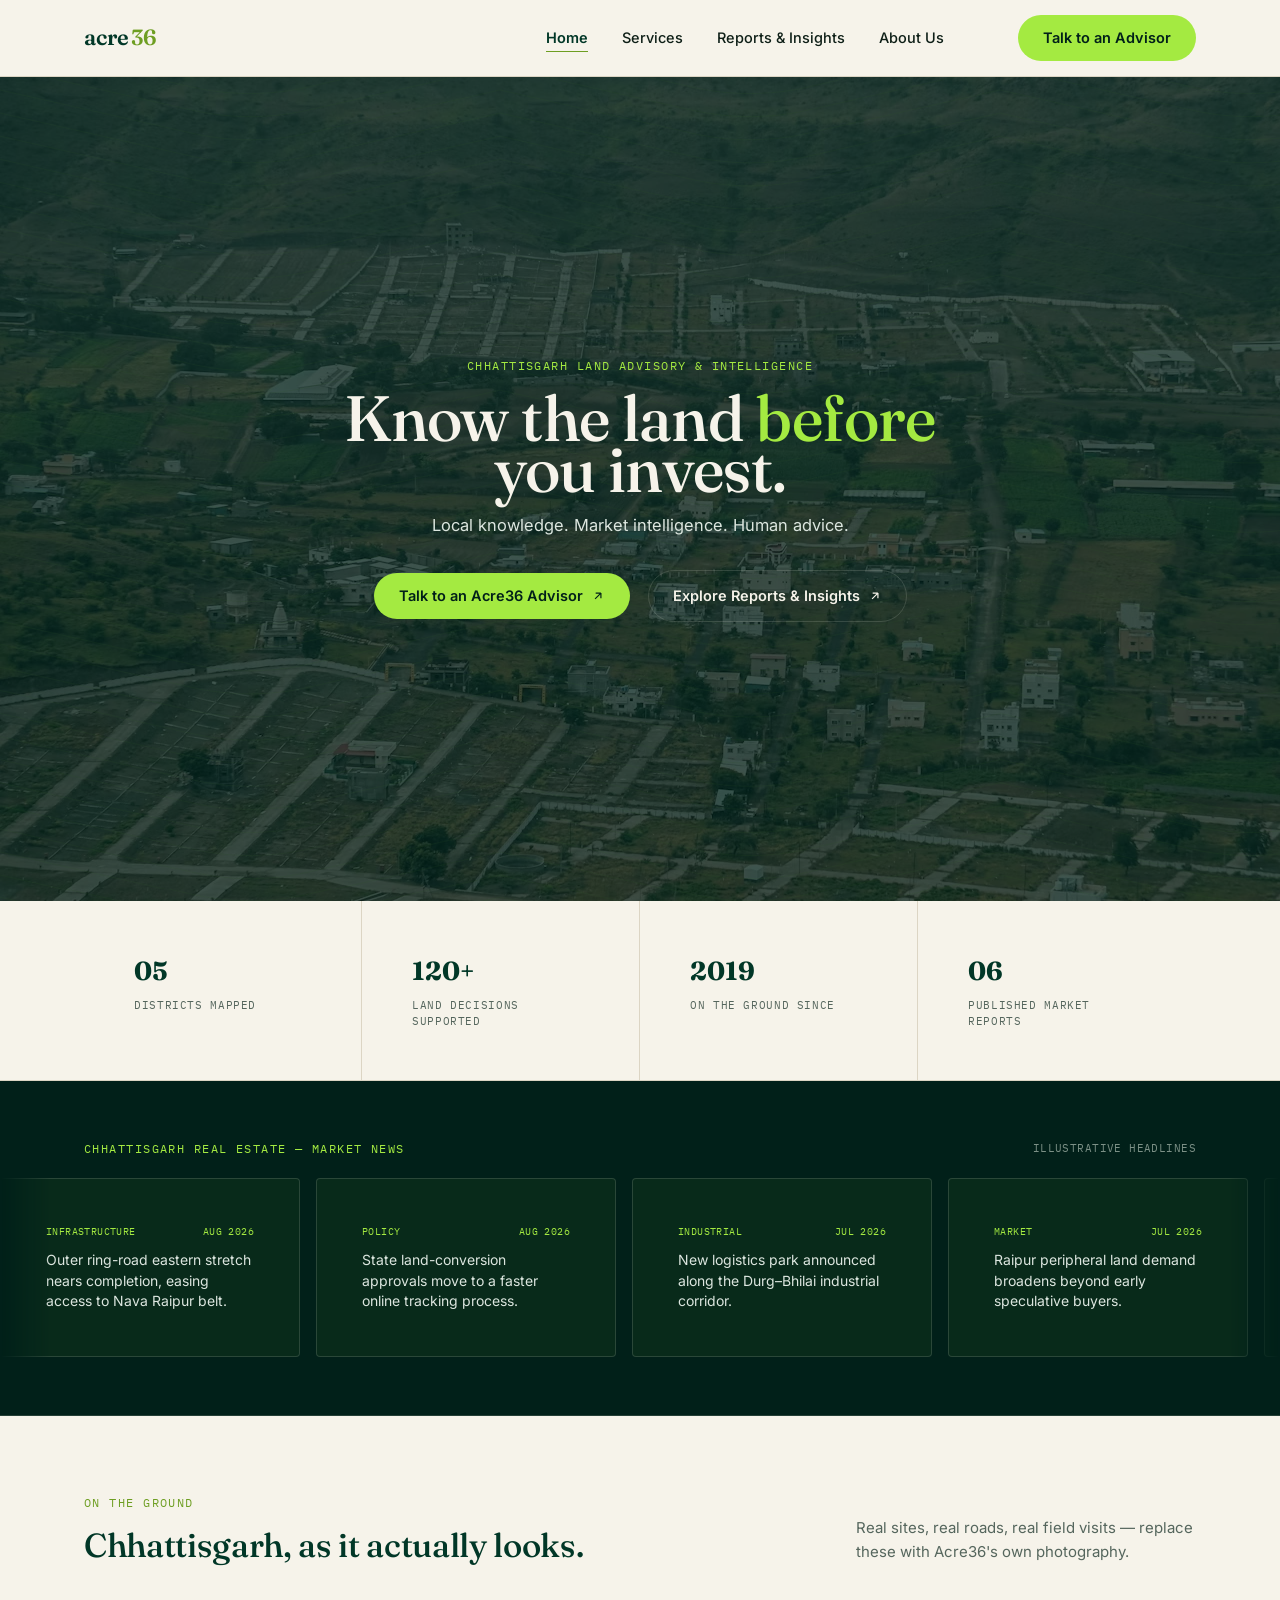
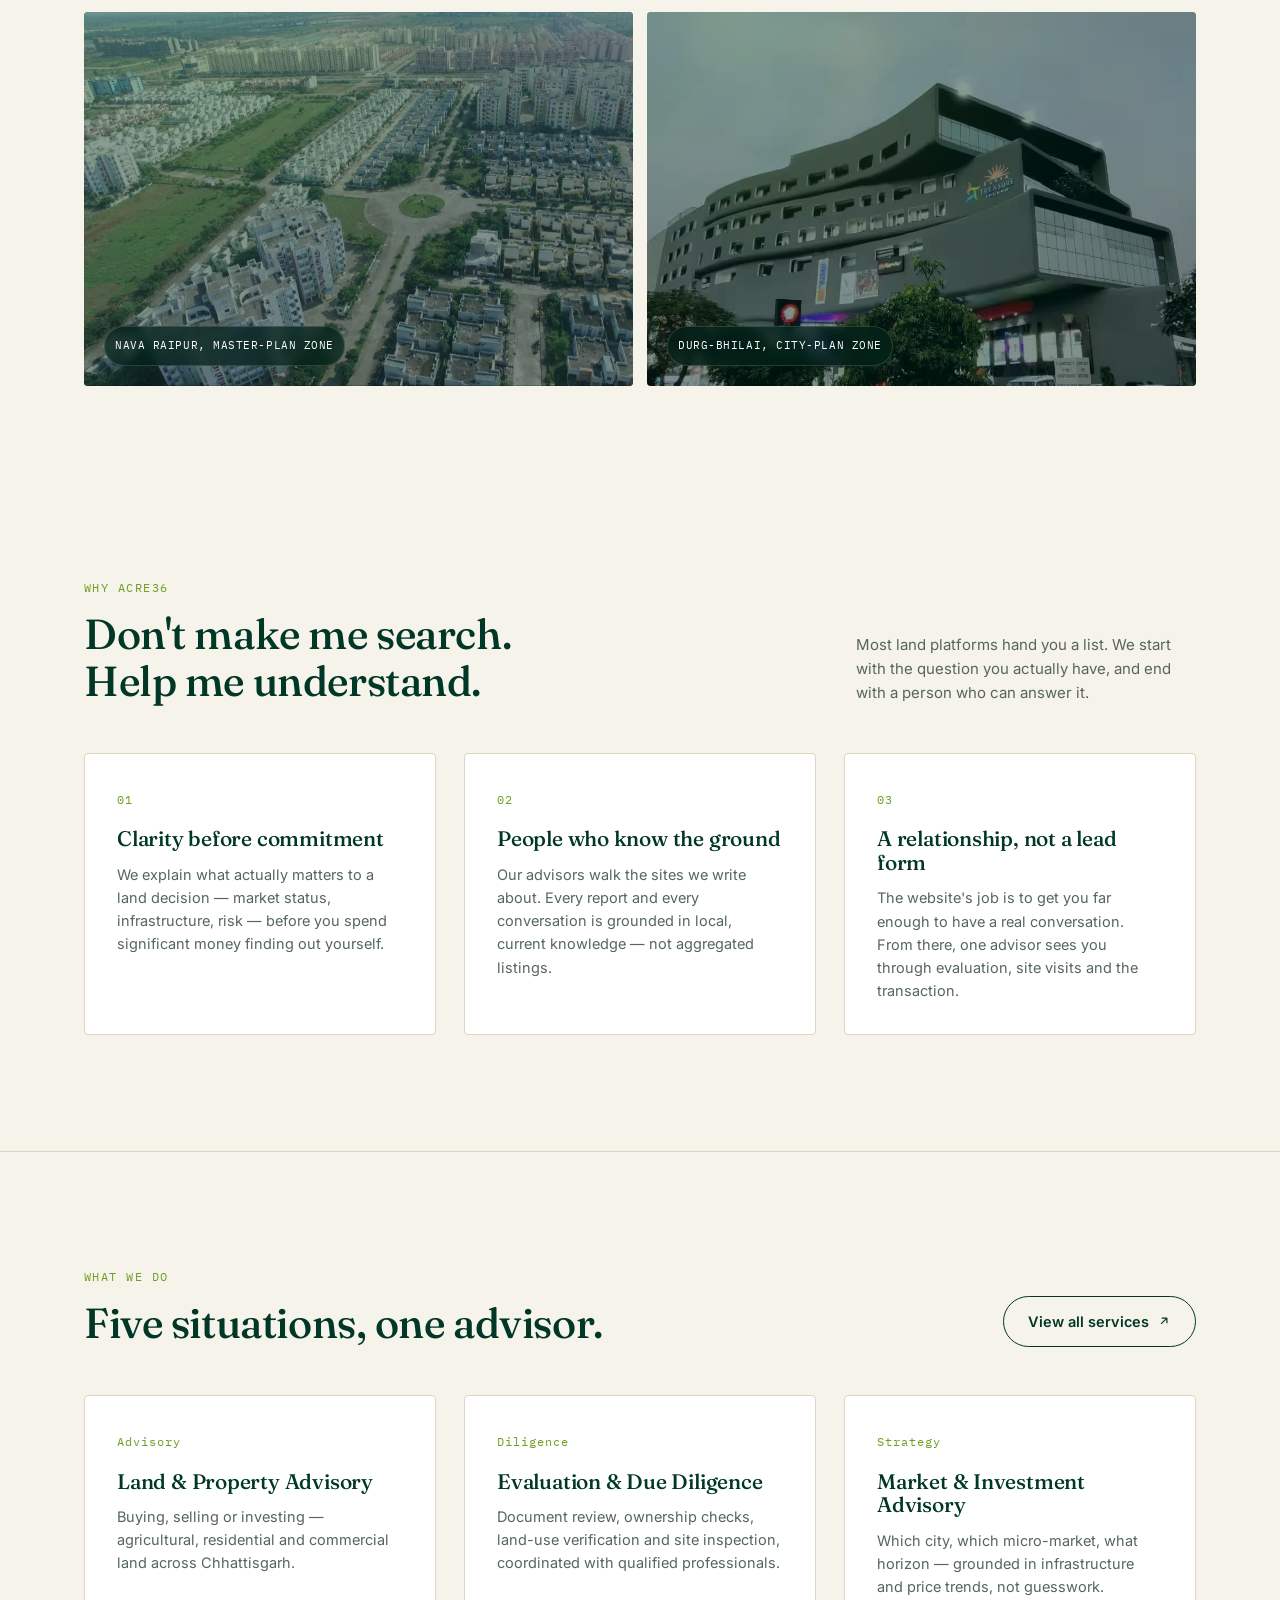
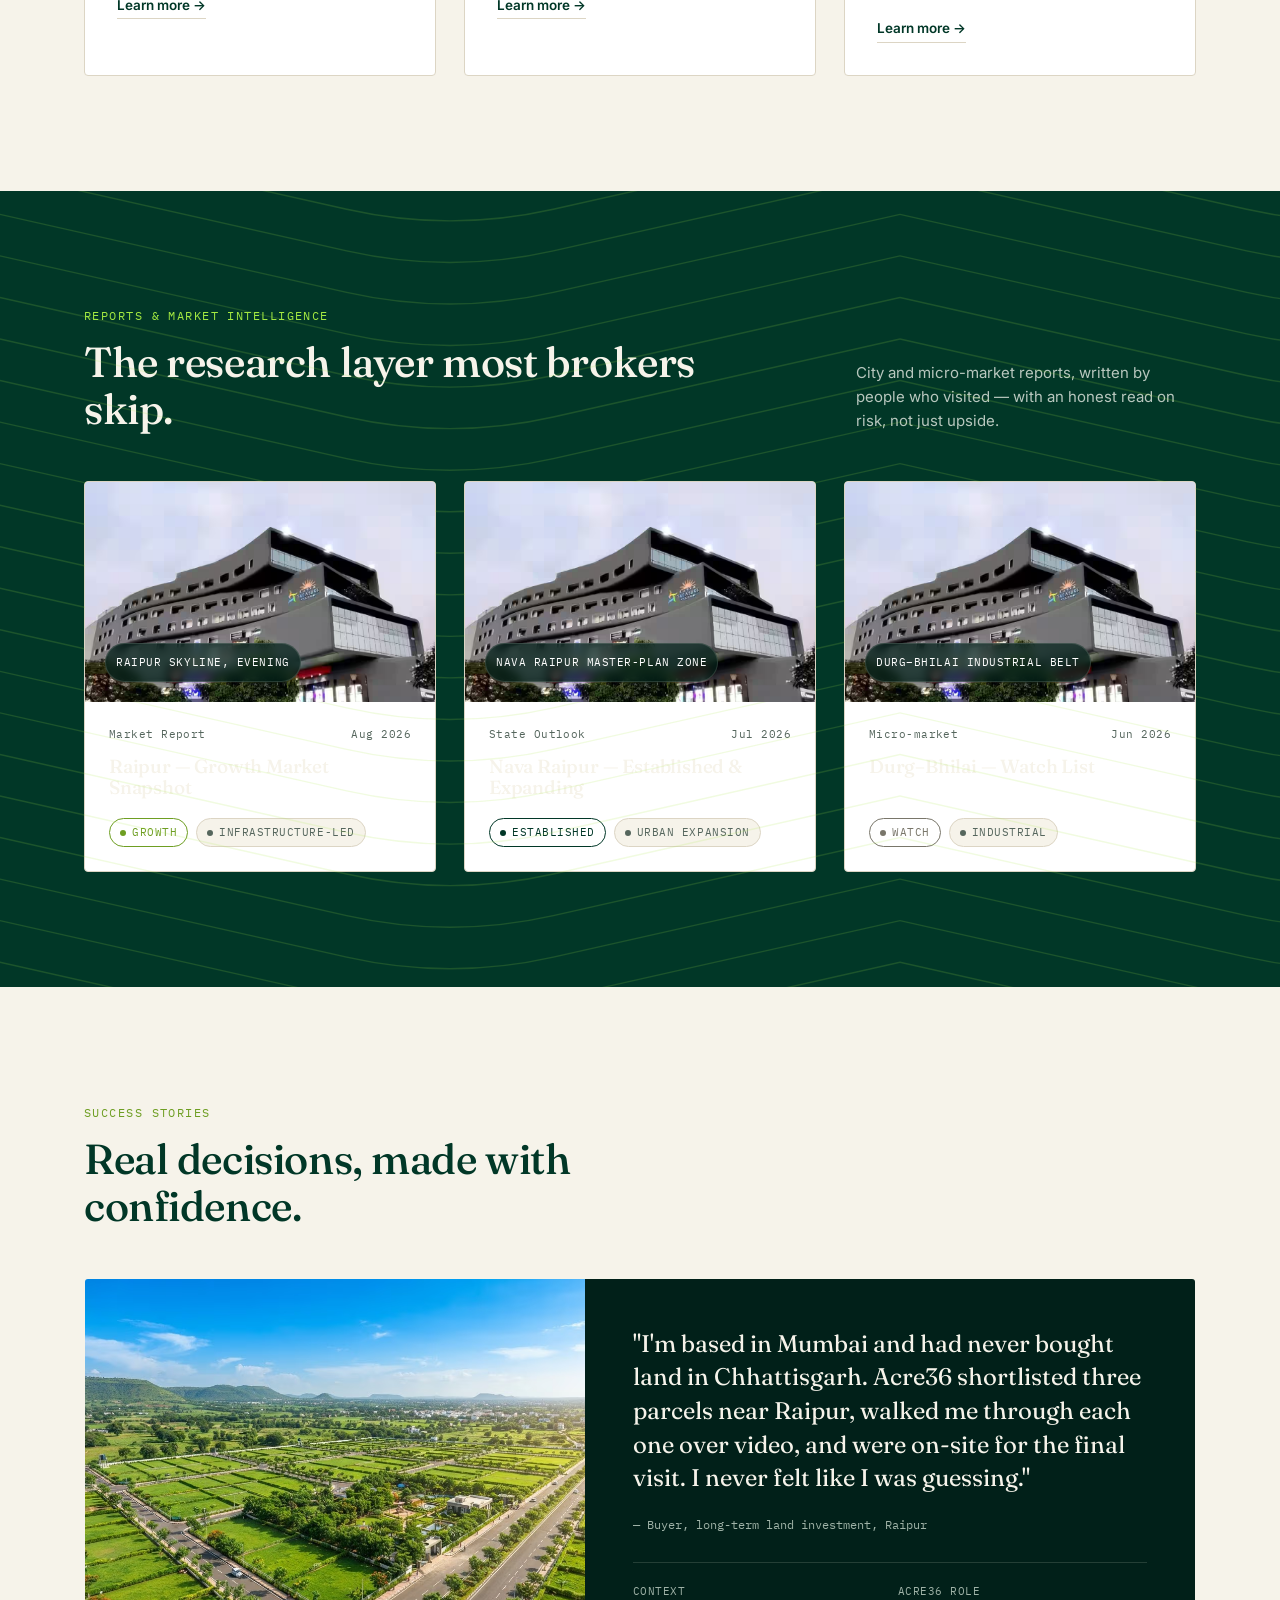
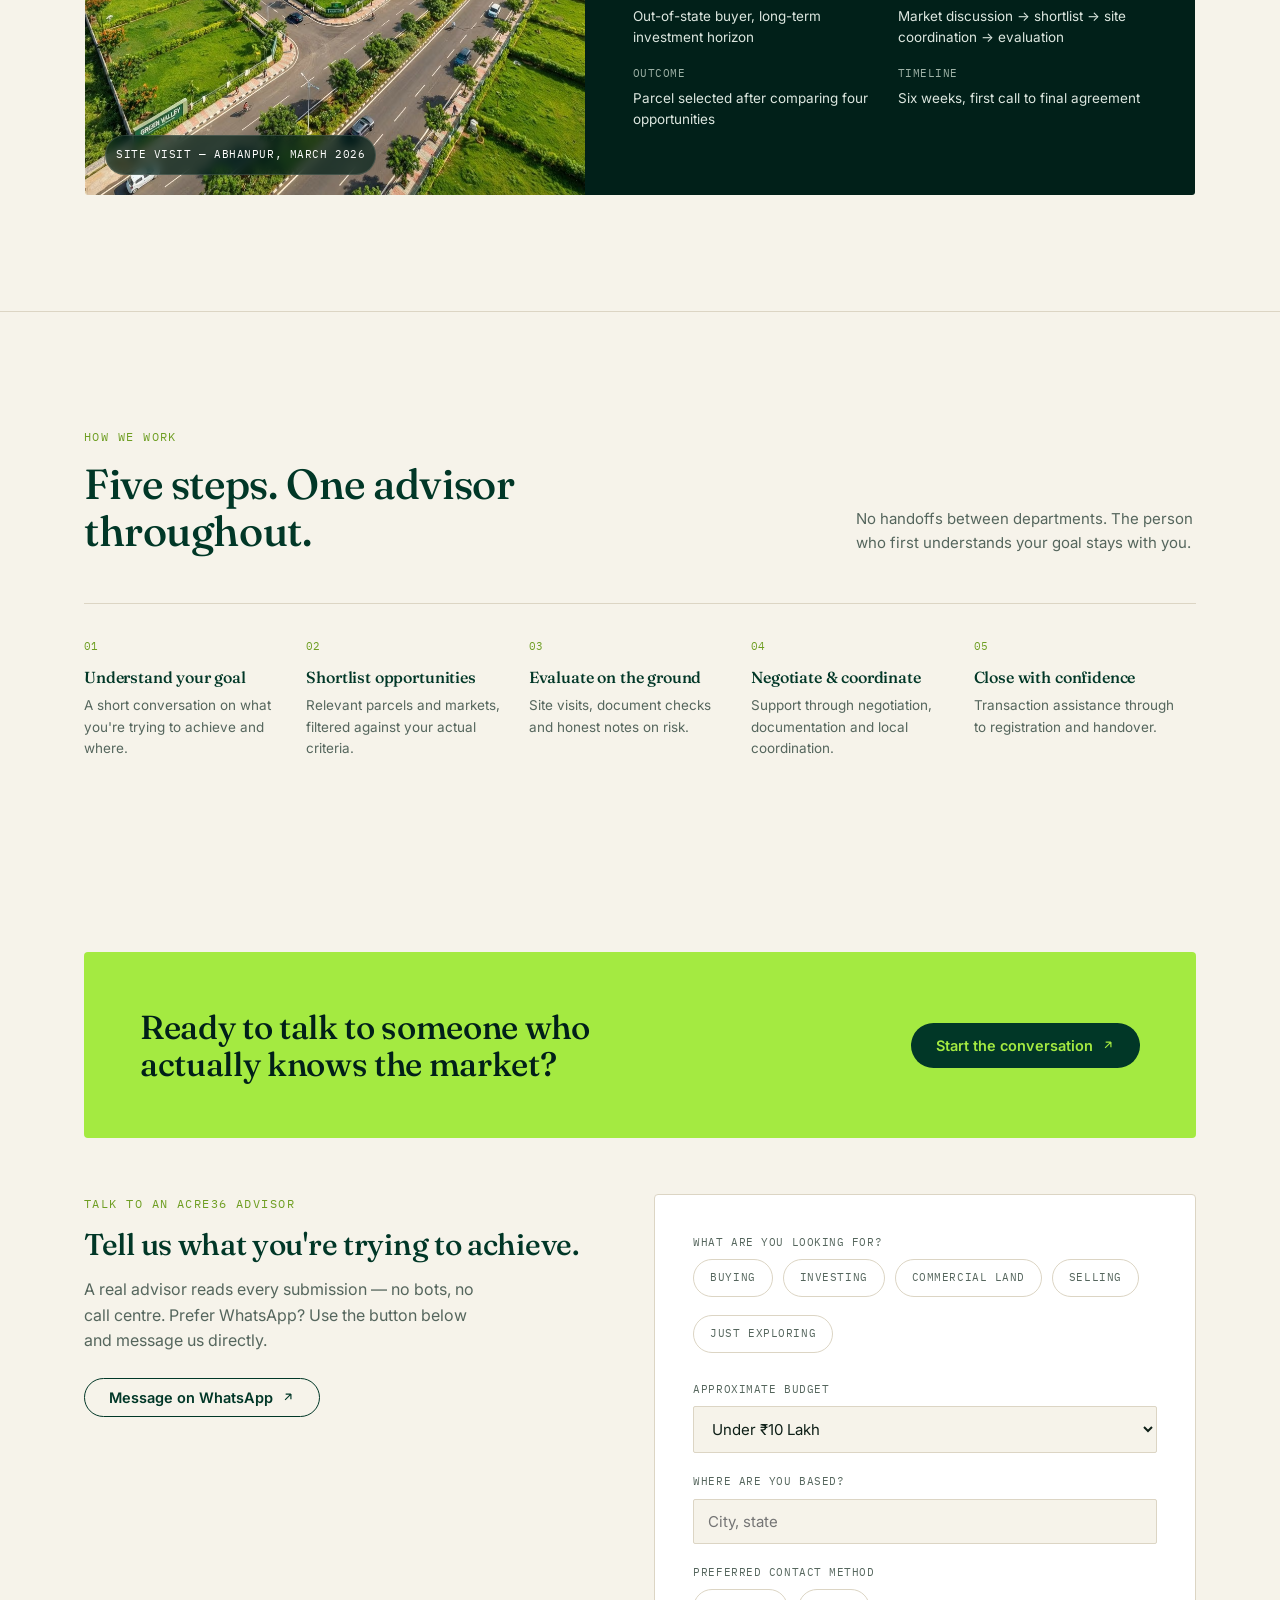
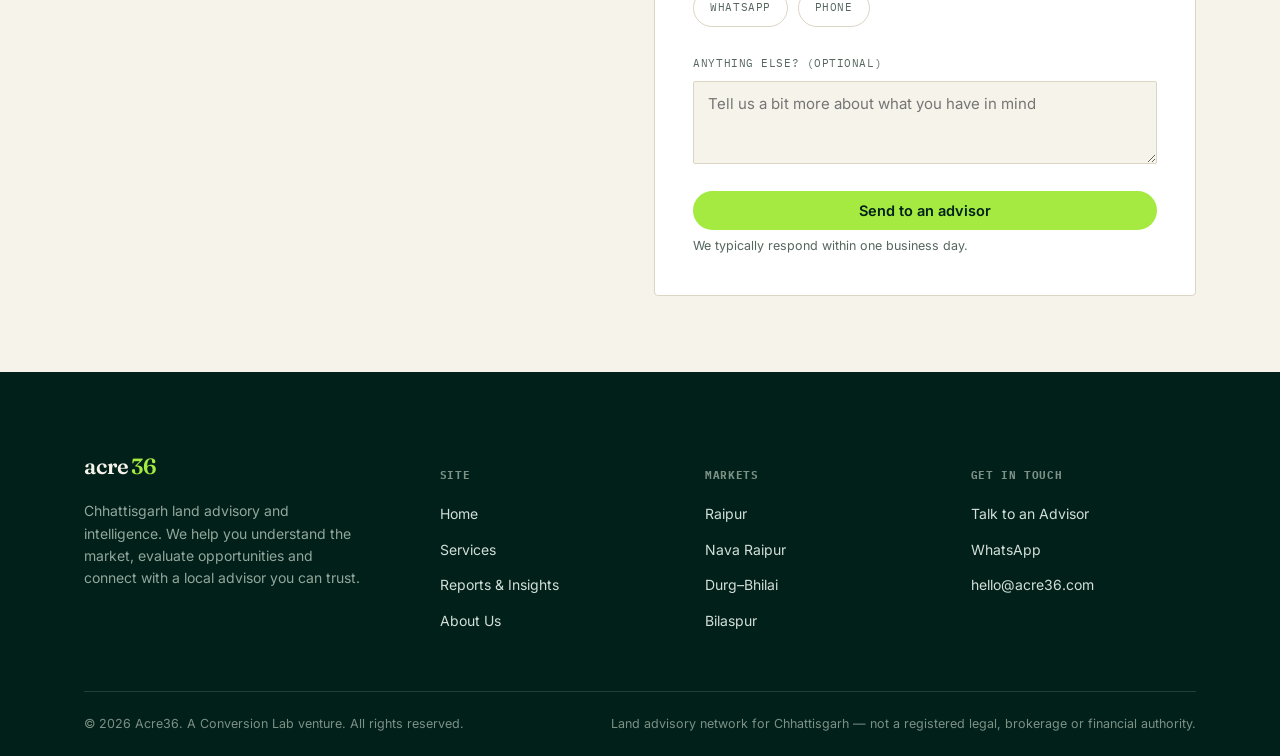
==== commit 6926f65c: "Update index.html" ====
--- a/index.html
+++ b/index.html
@@ -52,7 +52,7 @@
   <!-- STAT STRIP -->
   <section class="stat-strip">
     <div class="container">
-      <div class="stat" style="padding-left: 0;"><strong>05</strong><span>Districts Mapped</span></div>
+      <div class="stat"><strong>05</strong><span>Districts Mapped</span></div>
       <div class="stat"><strong>120+</strong><span>Land Decisions Supported</span></div>
       <div class="stat"><strong>2019</strong><span>On the Ground Since</span></div>
       <div class="stat"><strong>06</strong><span>Published Market Reports</span></div>
--- a/css/style.css
+++ b/css/style.css
@@ -130,7 +130,7 @@
 .btn-ghost{
   color:var(--forest);
   padding:13px 24px;
-  border-bottom:1px solid var(--forest);
+  border:1px solid var(--forest);
   border: radius 50px;;
 }
 .btn-ghost.on-dark{ color:var(--cream); border-color:var(--hairline-dark); }
@@ -386,6 +386,8 @@
 @media (max-width:640px){
   .hero{ min-height:calc(92svh - 76px); align-items:flex-end; }
   .hero-photo-credit{ display:none; }
+  .heroText{text-align: left;}
+  .hero-content{align-items:start; padding-bottom: 50px;}
 }
 
 /* ---- Stat strip (directly under hero) ---- */
@@ -1048,4 +1050,4 @@
 .scope .art-placeholder{
   background-image: url("../assets/images/NayaRaipur.jpg");
   background-size: cover;
-}+}
